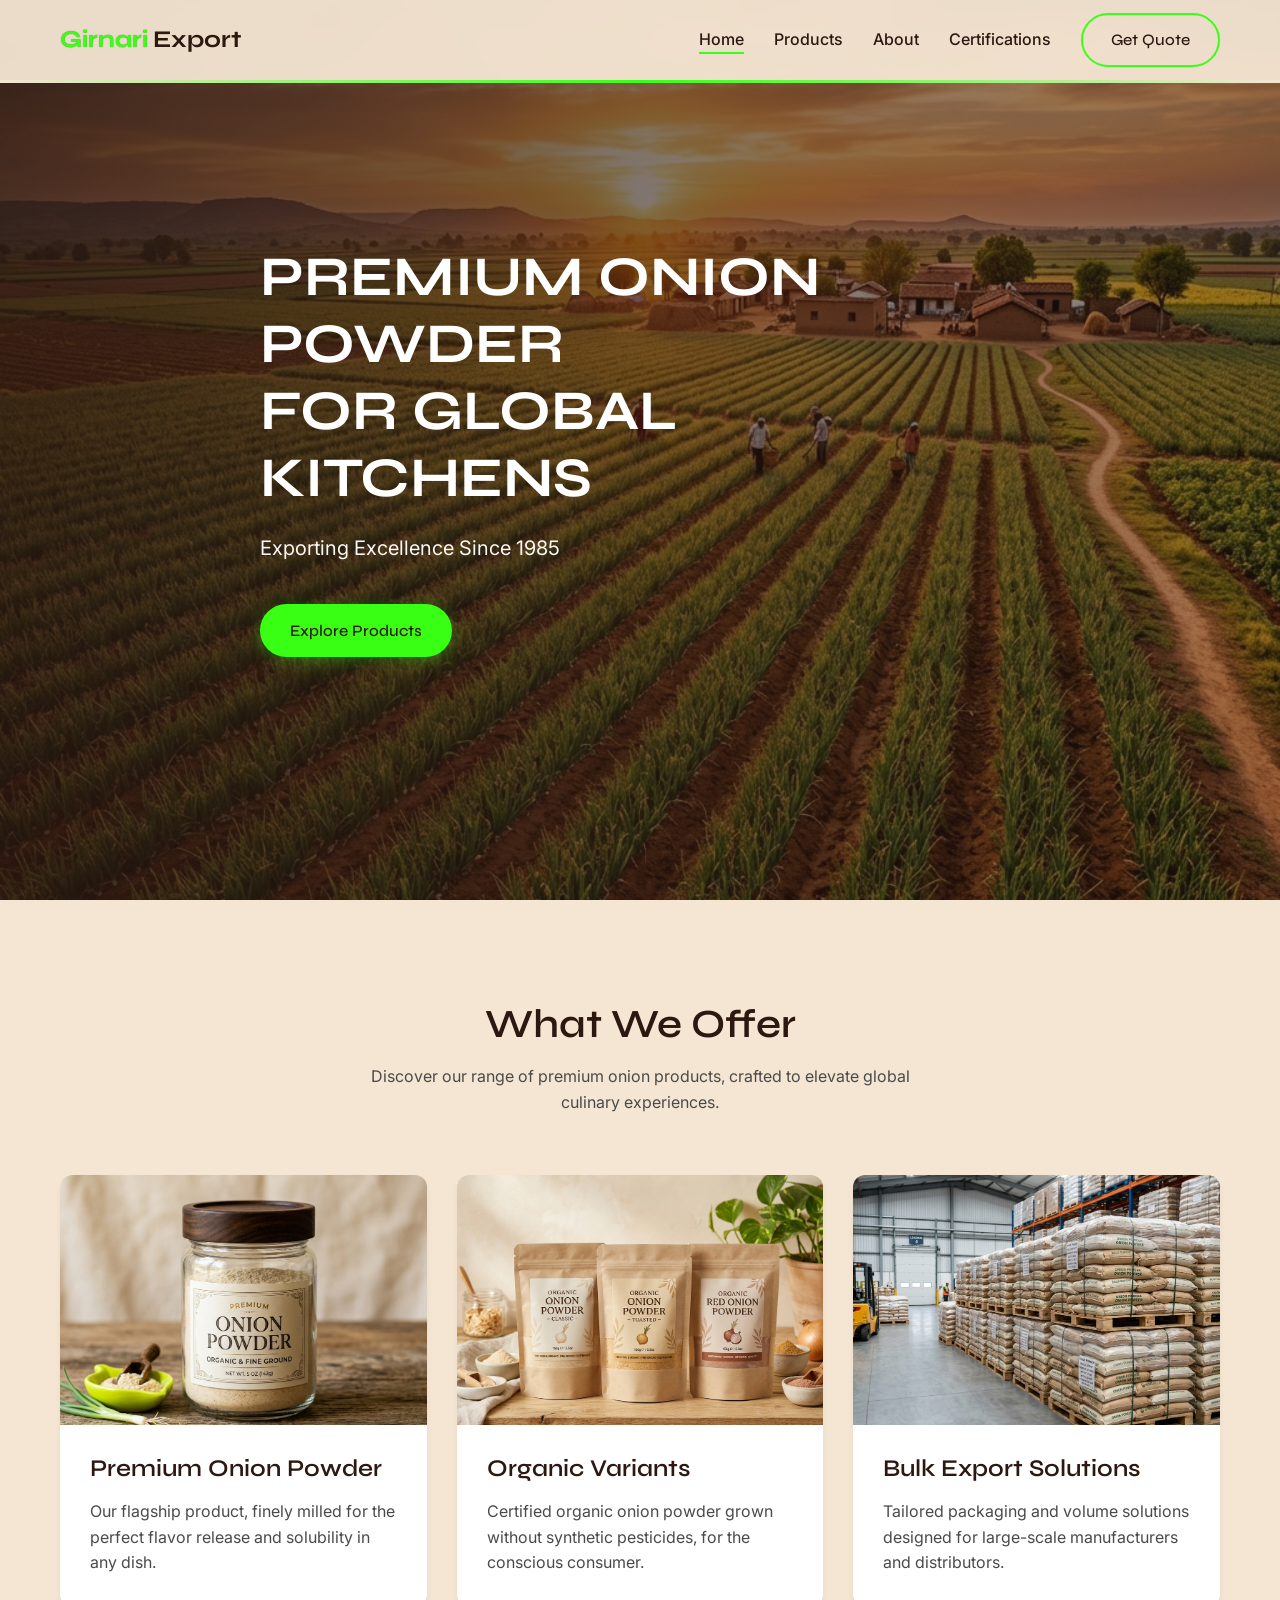
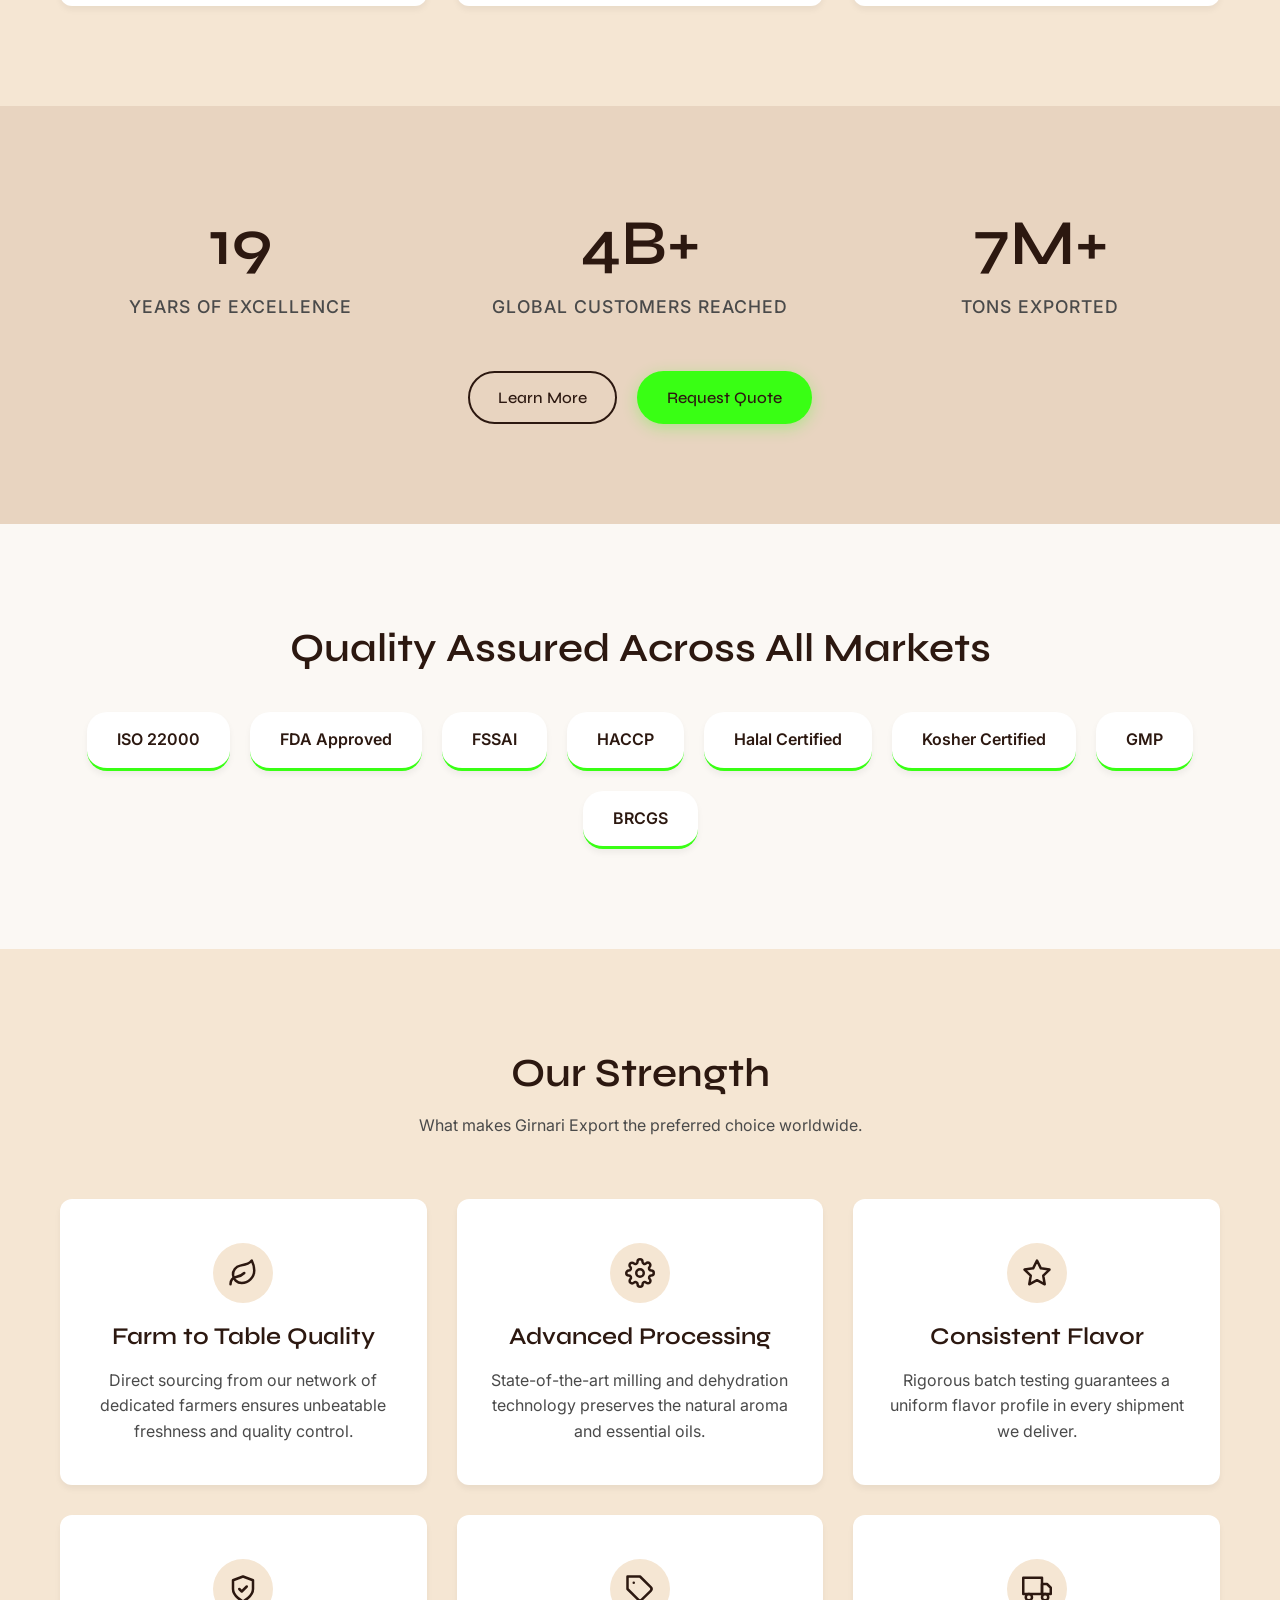
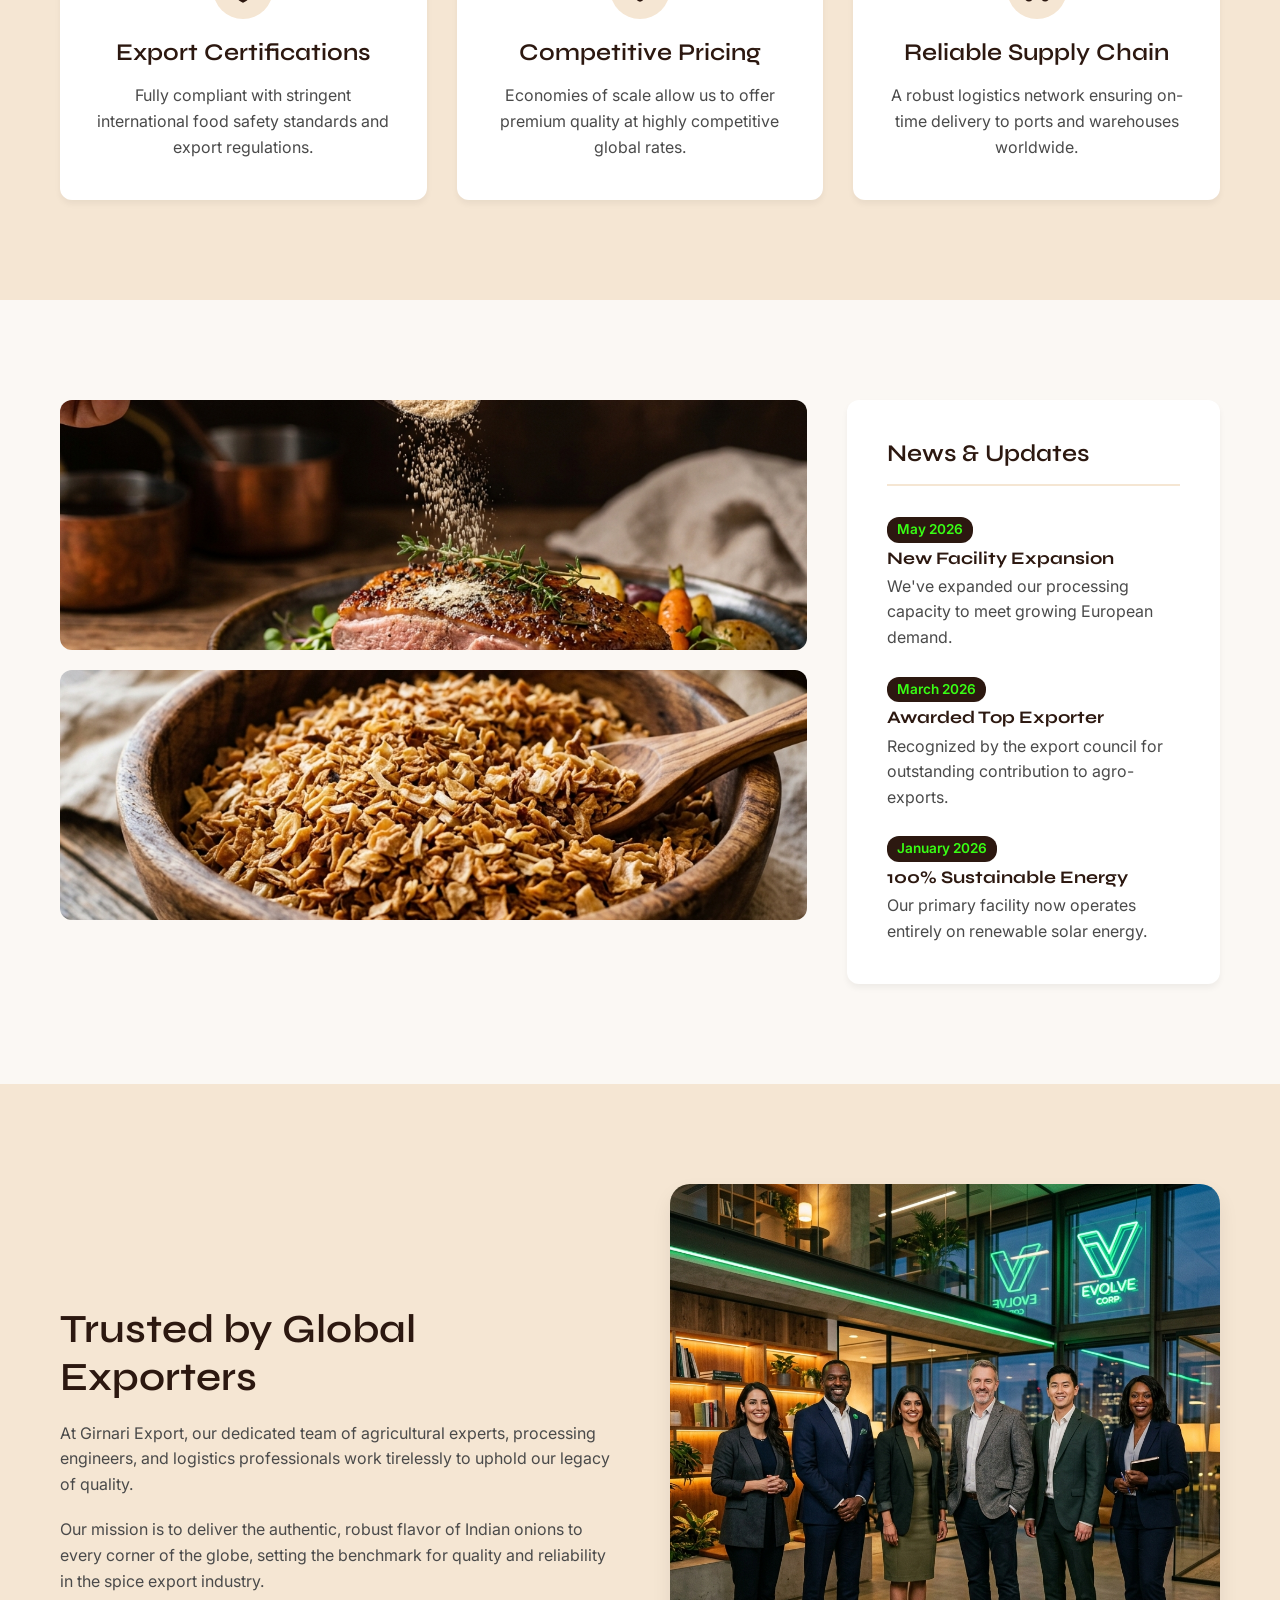
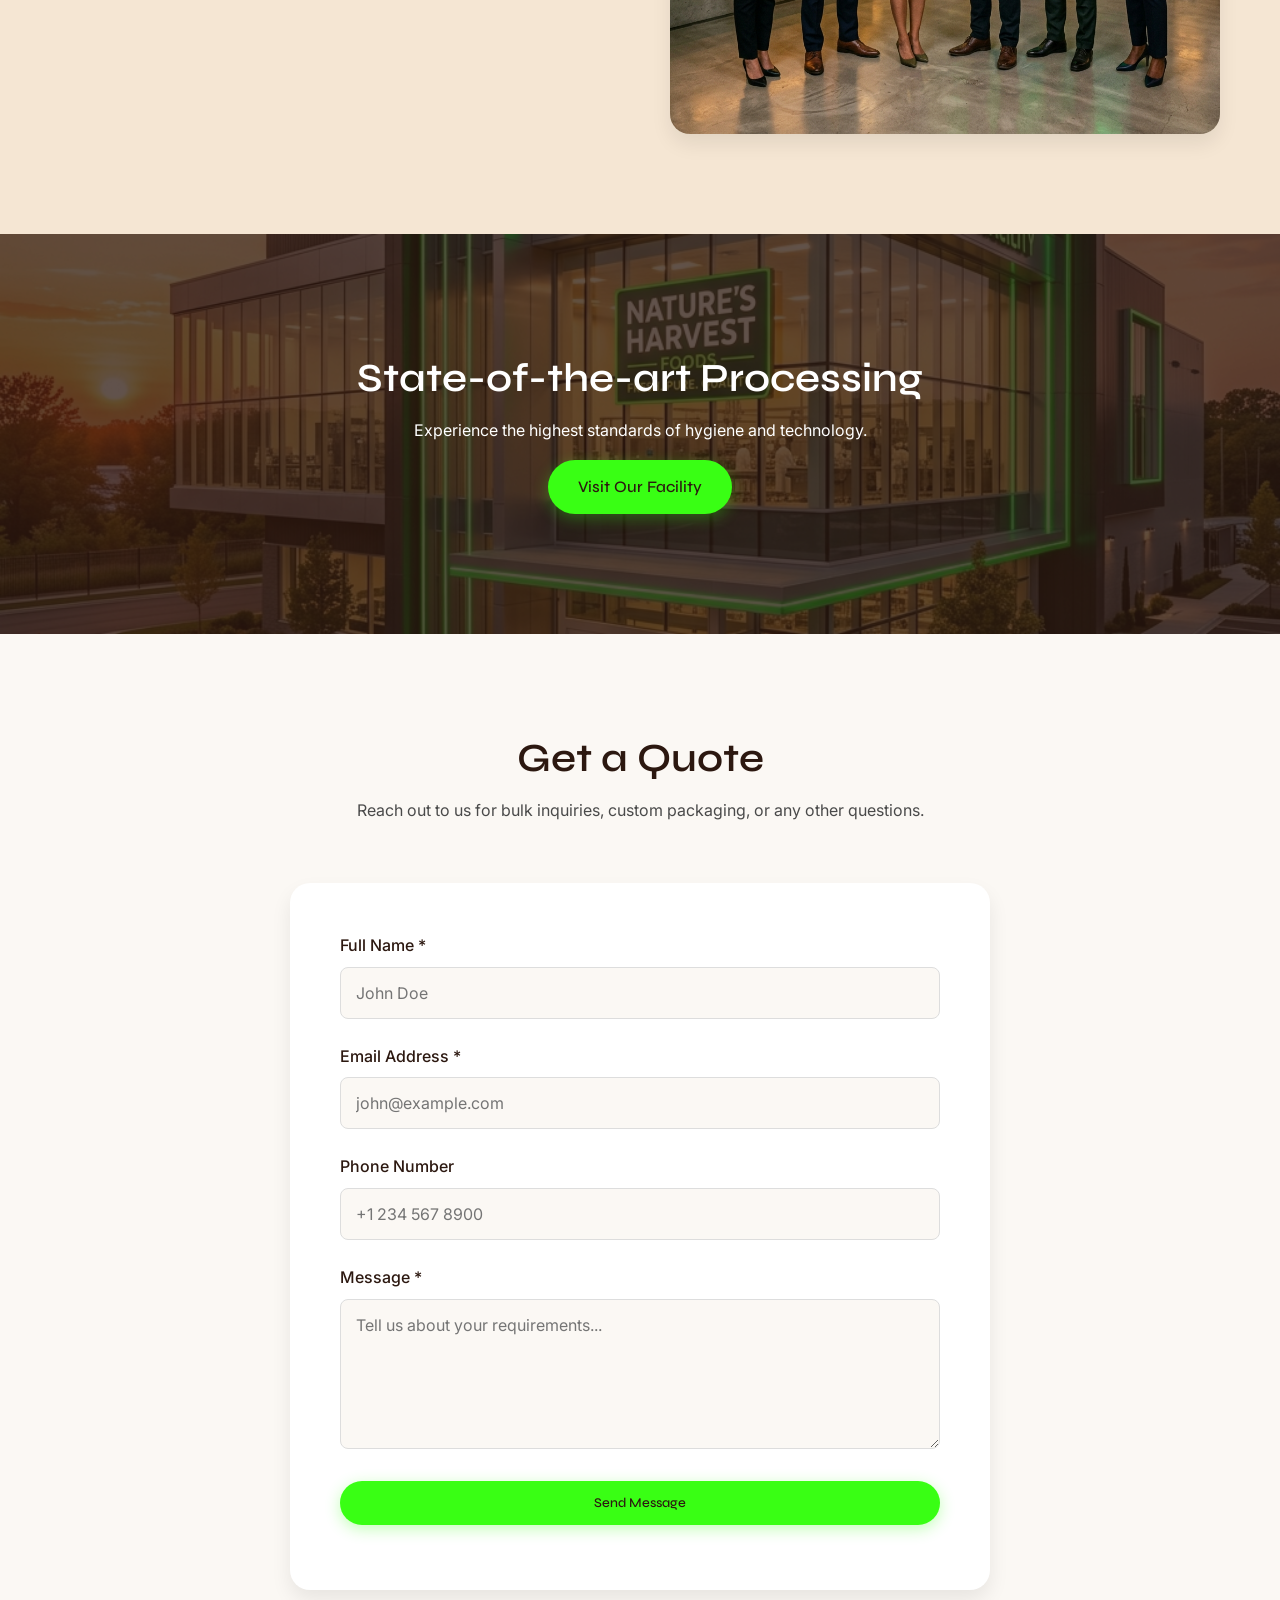
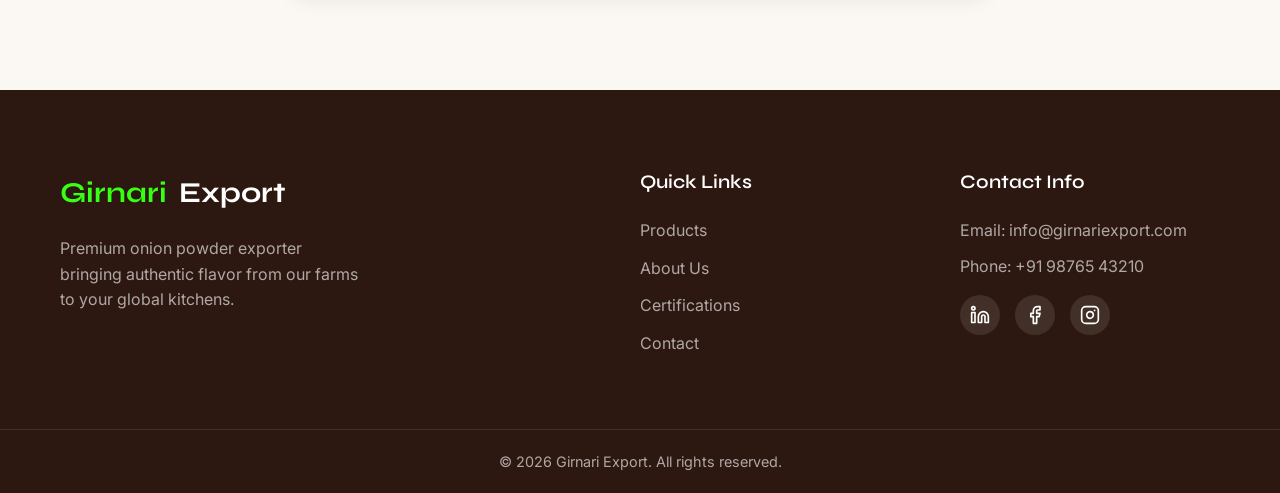
==== index.html @ 7365a977 "Initial commit of Girnari Export static website" ====
<!DOCTYPE html>
<html lang="en">
<head>
    <meta charset="UTF-8">
    <meta name="viewport" content="width=device-width, initial-scale=1.0">
    <title>Girnari Export | Premium Onion Powder Exporter</title>
    <meta name="description" content="Girnari Export - Premium onion powder exporter providing high-quality, organic, and bulk onion powder solutions to global kitchens.">
    <link rel="preconnect" href="https://fonts.googleapis.com">
    <link rel="preconnect" href="https://fonts.gstatic.com" crossorigin>
    <link href="https://fonts.googleapis.com/css2?family=Inter:wght@400;500&family=Syne:wght@500;600;700&display=swap" rel="stylesheet">
    <link rel="stylesheet" href="css/styles.css">
    <link rel="stylesheet" href="css/responsive.css">
</head>
<body>

    <!-- Dynamic inclusion of SVG sprite -->
    <div id="svg-sprite-container"></div>
    <script>
        fetch('assets/icons.svg')
            .then(response => response.text())
            .then(svg => document.getElementById('svg-sprite-container').innerHTML = svg);
    </script>

    <!-- Navigation Bar -->
    <header class="site-header" id="header">
        <div class="container nav-container">
            <a href="#" class="logo">
                <span class="logo-accent">Girnari</span> Export
            </a>
            <nav class="main-nav" id="main-nav">
                <ul class="nav-links">
                    <li><a href="#home">Home</a></li>
                    <li><a href="#products">Products</a></li>
                    <li><a href="#about">About</a></li>
                    <li><a href="#certifications">Certifications</a></li>
                    <li><a href="#contact" class="btn btn-outline">Get Quote</a></li>
                </ul>
            </nav>
            <button class="menu-toggle" id="menu-toggle" aria-label="Toggle Menu">
                <svg><use href="#icon-menu"></use></svg>
            </button>
        </div>
        <div class="header-accent-line"></div>
    </header>

    <!-- Hero Section -->
    <section id="home" class="hero">
        <div class="hero-bg">
            <img src="images/hero.png" alt="Expansive onion field in India" loading="lazy">
        </div>
        <div class="hero-overlay"></div>
        <div class="container hero-content">
            <h1 class="fade-in-up">PREMIUM ONION POWDER<br>FOR GLOBAL KITCHENS</h1>
            <p class="fade-in-up delay-1">Exporting Excellence Since 1985</p>
            <a href="#products" class="btn btn-primary fade-in-up delay-2">Explore Products</a>
        </div>
    </section>

    <!-- What We Offer Section -->
    <section id="products" class="section products-section">
        <div class="container">
            <div class="section-header text-center fade-in-up">
                <h2>What We Offer</h2>
                <p>Discover our range of premium onion products, crafted to elevate global culinary experiences.</p>
            </div>
            <div class="product-grid">
                <!-- Card 1 -->
                <div class="product-card fade-in-up delay-1">
                    <div class="card-image">
                        <img src="images/products/premium.png" alt="Premium Onion Powder" loading="lazy">
                    </div>
                    <div class="card-content">
                        <h3>Premium Onion Powder</h3>
                        <p>Our flagship product, finely milled for the perfect flavor release and solubility in any dish.</p>
                    </div>
                </div>
                <!-- Card 2 -->
                <div class="product-card fade-in-up delay-2">
                    <div class="card-image">
                        <img src="images/products/organic.png" alt="Organic Variants" loading="lazy">
                    </div>
                    <div class="card-content">
                        <h3>Organic Variants</h3>
                        <p>Certified organic onion powder grown without synthetic pesticides, for the conscious consumer.</p>
                    </div>
                </div>
                <!-- Card 3 -->
                <div class="product-card fade-in-up delay-3">
                    <div class="card-image">
                        <img src="images/products/bulk.png" alt="Bulk Export Solutions" loading="lazy">
                    </div>
                    <div class="card-content">
                        <h3>Bulk Export Solutions</h3>
                        <p>Tailored packaging and volume solutions designed for large-scale manufacturers and distributors.</p>
                    </div>
                </div>
            </div>
        </div>
    </section>

    <!-- Stats Section -->
    <section class="section stats-section">
        <div class="container">
            <div class="stats-grid">
                <div class="stat-item fade-in-up delay-1">
                    <h3 class="counter" data-target="39">0</h3>
                    <p>Years of Excellence</p>
                </div>
                <div class="stat-item fade-in-up delay-2">
                    <h3><span class="counter" data-target="7">0</span>B+</h3>
                    <p>Global Customers Reached</p>
                </div>
                <div class="stat-item fade-in-up delay-3">
                    <h3><span class="counter" data-target="14">0</span>M+</h3>
                    <p>Tons Exported</p>
                </div>
            </div>
            <div class="stats-cta fade-in-up delay-4 text-center mt-4">
                <a href="#about" class="btn btn-outline-light">Learn More</a>
                <a href="#contact" class="btn btn-primary">Request Quote</a>
            </div>
        </div>
    </section>

    <!-- Certifications Grid -->
    <section id="certifications" class="section certifications-section bg-light">
        <div class="container text-center">
            <h2 class="fade-in-up">Quality Assured Across All Markets</h2>
            <div class="cert-grid fade-in-up delay-1">
                <div class="cert-badge">ISO 22000</div>
                <div class="cert-badge">FDA Approved</div>
                <div class="cert-badge">FSSAI</div>
                <div class="cert-badge">HACCP</div>
                <div class="cert-badge">Halal Certified</div>
                <div class="cert-badge">Kosher Certified</div>
                <div class="cert-badge">GMP</div>
                <div class="cert-badge">BRCGS</div>
            </div>
        </div>
    </section>

    <!-- Our Strength Section -->
    <section id="about" class="section strengths-section">
        <div class="container">
            <div class="section-header text-center fade-in-up">
                <h2>Our Strength</h2>
                <p>What makes Girnari Export the preferred choice worldwide.</p>
            </div>
            <div class="strengths-grid">
                <div class="strength-card fade-in-up">
                    <div class="icon-wrap"><svg><use href="#icon-leaf"></use></svg></div>
                    <h3>Farm to Table Quality</h3>
                    <p>Direct sourcing from our network of dedicated farmers ensures unbeatable freshness and quality control.</p>
                </div>
                <div class="strength-card fade-in-up delay-1">
                    <div class="icon-wrap"><svg><use href="#icon-cog"></use></svg></div>
                    <h3>Advanced Processing</h3>
                    <p>State-of-the-art milling and dehydration technology preserves the natural aroma and essential oils.</p>
                </div>
                <div class="strength-card fade-in-up delay-2">
                    <div class="icon-wrap"><svg><use href="#icon-star"></use></svg></div>
                    <h3>Consistent Flavor</h3>
                    <p>Rigorous batch testing guarantees a uniform flavor profile in every shipment we deliver.</p>
                </div>
                <div class="strength-card fade-in-up delay-3">
                    <div class="icon-wrap"><svg><use href="#icon-shield"></use></svg></div>
                    <h3>Export Certifications</h3>
                    <p>Fully compliant with stringent international food safety standards and export regulations.</p>
                </div>
                <div class="strength-card fade-in-up delay-4">
                    <div class="icon-wrap"><svg><use href="#icon-price"></use></svg></div>
                    <h3>Competitive Pricing</h3>
                    <p>Economies of scale allow us to offer premium quality at highly competitive global rates.</p>
                </div>
                <div class="strength-card fade-in-up delay-5">
                    <div class="icon-wrap"><svg><use href="#icon-truck"></use></svg></div>
                    <h3>Reliable Supply Chain</h3>
                    <p>A robust logistics network ensuring on-time delivery to ports and warehouses worldwide.</p>
                </div>
            </div>
        </div>
    </section>

    <!-- Gallery + News Section -->
    <section class="section gallery-news-section bg-light">
        <div class="container">
            <div class="gallery-news-grid">
                <div class="gallery-column">
                    <div class="gallery-item fade-in-up">
                        <img src="images/gallery_1.png" alt="Gourmet Dish" loading="lazy">
                        <div class="gallery-overlay">
                            <h4>Culinary Excellence</h4>
                            <p>Enhancing flavors in top restaurants globally.</p>
                        </div>
                    </div>
                    <div class="gallery-item fade-in-up delay-1">
                        <img src="images/gallery_2.png" alt="Dried Onions" loading="lazy">
                        <div class="gallery-overlay">
                            <h4>Raw Perfection</h4>
                            <p>Starting with only the finest ingredients.</p>
                        </div>
                    </div>
                </div>
                <div class="news-column fade-in-up delay-2">
                    <div class="news-box">
                        <h3>News & Updates</h3>
                        <ul class="news-list">
                            <li>
                                <span class="date">May 2026</span>
                                <h4>New Facility Expansion</h4>
                                <p>We've expanded our processing capacity to meet growing European demand.</p>
                            </li>
                            <li>
                                <span class="date">March 2026</span>
                                <h4>Awarded Top Exporter</h4>
                                <p>Recognized by the export council for outstanding contribution to agro-exports.</p>
                            </li>
                            <li>
                                <span class="date">January 2026</span>
                                <h4>100% Sustainable Energy</h4>
                                <p>Our primary facility now operates entirely on renewable solar energy.</p>
                            </li>
                        </ul>
                    </div>
                </div>
            </div>
        </div>
    </section>

    <!-- Team/Company Section -->
    <section class="section team-section">
        <div class="container">
            <div class="team-layout">
                <div class="team-content fade-in-up">
                    <h2>Trusted by Global Exporters</h2>
                    <p>At Girnari Export, our dedicated team of agricultural experts, processing engineers, and logistics professionals work tirelessly to uphold our legacy of quality.</p>
                    <p>Our mission is to deliver the authentic, robust flavor of Indian onions to every corner of the globe, setting the benchmark for quality and reliability in the spice export industry.</p>
                </div>
                <div class="team-image fade-in-up delay-1">
                    <img src="images/team.png" alt="Girnari Export Corporate Team" loading="lazy">
                </div>
            </div>
        </div>
    </section>

    <!-- Showroom/Facility Section -->
    <section class="facility-section">
        <div class="facility-bg">
            <img src="images/facility.png" alt="Modern Processing Facility" loading="lazy">
        </div>
        <div class="facility-overlay"></div>
        <div class="container facility-content fade-in-up">
            <h2>State-of-the-art Processing</h2>
            <p>Experience the highest standards of hygiene and technology.</p>
            <a href="#contact" class="btn btn-primary mt-2">Visit Our Facility</a>
        </div>
    </section>

    <!-- Contact Section -->
    <section id="contact" class="section contact-section bg-light">
        <div class="container">
            <div class="section-header text-center fade-in-up">
                <h2>Get a Quote</h2>
                <p>Reach out to us for bulk inquiries, custom packaging, or any other questions.</p>
            </div>
            <div class="contact-form-wrapper fade-in-up delay-1">
                <form action="https://formspree.io/f/placeholder" method="POST" id="contact-form">
                    <div class="form-group">
                        <label for="name">Full Name *</label>
                        <input type="text" id="name" name="name" required placeholder="John Doe">
                    </div>
                    <div class="form-group">
                        <label for="email">Email Address *</label>
                        <input type="email" id="email" name="email" required placeholder="john@example.com">
                    </div>
                    <div class="form-group">
                        <label for="phone">Phone Number</label>
                        <input type="tel" id="phone" name="phone" placeholder="+1 234 567 8900">
                    </div>
                    <div class="form-group">
                        <label for="message">Message *</label>
                        <textarea id="message" name="message" required placeholder="Tell us about your requirements..."></textarea>
                    </div>
                    <button type="submit" class="btn btn-primary btn-block">Send Message</button>
                    <p class="form-status" id="form-status"></p>
                </form>
            </div>
        </div>
    </section>

    <!-- Footer -->
    <footer class="site-footer">
        <div class="container footer-grid">
            <div class="footer-col brand-col">
                <a href="#" class="footer-logo">
                    <span class="logo-accent">Girnari</span> Export
                </a>
                <p>Premium onion powder exporter bringing authentic flavor from our farms to your global kitchens.</p>
            </div>
            <div class="footer-col links-col">
                <h3>Quick Links</h3>
                <ul>
                    <li><a href="#products">Products</a></li>
                    <li><a href="#about">About Us</a></li>
                    <li><a href="#certifications">Certifications</a></li>
                    <li><a href="#contact">Contact</a></li>
                </ul>
            </div>
            <div class="footer-col contact-col">
                <h3>Contact Info</h3>
                <p>Email: info@girnariexport.com</p>
                <p>Phone: +91 98765 43210</p>
                <div class="social-links mt-2">
                    <a href="#" aria-label="LinkedIn"><svg><use href="#icon-linkedin"></use></svg></a>
                    <a href="#" aria-label="Facebook"><svg><use href="#icon-facebook"></use></svg></a>
                    <a href="#" aria-label="Instagram"><svg><use href="#icon-instagram"></use></svg></a>
                </div>
            </div>
        </div>
        <div class="footer-bottom text-center">
            <p>&copy; 2026 Girnari Export. All rights reserved.</p>
        </div>
    </footer>

    <!-- Scroll to Top Button -->
    <button id="scroll-to-top" aria-label="Scroll to Top" class="scroll-to-top">
        <svg viewBox="0 0 24 24" fill="none" stroke="currentColor" stroke-width="2" stroke-linecap="round" stroke-linejoin="round">
            <path d="M12 19V5M5 12l7-7 7 7"/>
        </svg>
    </button>

    <script src="js/main.js"></script>
</body>
</html>
---- css/styles.css ----
/* ==========================================================================
   CSS Variables
   ========================================================================== */
:root {
    --color-primary-bg: #F5E6D3; /* Cream */
    --color-secondary-bg: #E8D4C0; /* Beige */
    --color-accent: #39FF14; /* Neon Green */
    --color-accent-hover: #2ee610; 
    --color-heading: #2C1810; /* Dark Brown */
    --color-text: #4A4A4A; /* Dark Gray for body */
    --color-white: #ffffff;
    --color-light: #fbf8f4;
    
    --font-heading: 'Syne', sans-serif;
    --font-body: 'Inter', sans-serif;
    
    --transition: all 0.3s ease;
    --shadow-sm: 0 4px 6px rgba(0,0,0,0.05);
    --shadow-md: 0 10px 20px rgba(0,0,0,0.08);
    --shadow-accent: 0 10px 30px rgba(57, 255, 20, 0.2);
    --radius-md: 12px;
    --radius-lg: 20px;
}

/* ==========================================================================
   Base Styles
   ========================================================================== */
* {
    margin: 0;
    padding: 0;
    box-sizing: border-box;
}

html {
    scroll-behavior: smooth;
    font-size: 16px;
}

body {
    font-family: var(--font-body);
    color: var(--color-text);
    background-color: var(--color-primary-bg);
    line-height: 1.6;
    overflow-x: hidden;
}

h1, h2, h3, h4, h5, h6 {
    font-family: var(--font-heading);
    color: var(--color-heading);
    margin-bottom: 1rem;
    line-height: 1.2;
}

h1 { font-size: 3.5rem; font-weight: 700; }
h2 { font-size: 2.5rem; font-weight: 600; }
h3 { font-size: 1.5rem; font-weight: 600; }

a {
    text-decoration: none;
    color: inherit;
    transition: var(--transition);
}

ul {
    list-style: none;
}

img {
    max-width: 100%;
    height: auto;
    display: block;
}

.container {
    width: 100%;
    max-width: 1200px;
    margin: 0 auto;
    padding: 0 20px;
}

.section {
    padding: 100px 0;
}

.bg-light { background-color: var(--color-light); }
.text-center { text-align: center; }
.mt-2 { margin-top: 1rem; }
.mt-4 { margin-top: 2rem; }

/* ==========================================================================
   Buttons
   ========================================================================== */
.btn {
    display: inline-block;
    padding: 12px 28px;
    border-radius: 30px;
    font-weight: 500;
    font-family: var(--font-heading);
    cursor: pointer;
    text-align: center;
    border: 2px solid transparent;
}

.btn-primary {
    background-color: var(--color-accent);
    color: var(--color-heading);
    box-shadow: 0 4px 15px rgba(57, 255, 20, 0.3);
}

.btn-primary:hover {
    background-color: var(--color-accent-hover);
    transform: translateY(-2px);
    box-shadow: var(--shadow-accent);
}

.btn-outline {
    border-color: var(--color-accent);
    color: var(--color-heading);
}

.btn-outline:hover {
    background-color: var(--color-accent);
    color: var(--color-heading);
    box-shadow: 0 4px 15px rgba(57, 255, 20, 0.3);
}

.btn-outline-light {
    border-color: var(--color-heading);
    color: var(--color-heading);
}

.btn-outline-light:hover {
    background-color: var(--color-heading);
    color: var(--color-white);
}

.btn-block {
    display: block;
    width: 100%;
}

/* ==========================================================================
   Header & Navigation
   ========================================================================== */
.site-header {
    position: fixed;
    top: 0;
    left: 0;
    width: 100%;
    background-color: rgba(245, 230, 211, 0.95);
    backdrop-filter: blur(10px);
    z-index: 1000;
    transition: var(--transition);
}

.site-header.scrolled {
    background-color: rgba(255, 255, 255, 0.98);
    box-shadow: var(--shadow-sm);
}

.nav-container {
    display: flex;
    justify-content: space-between;
    align-items: center;
    height: 80px;
}

.logo {
    font-family: var(--font-heading);
    font-size: 1.5rem;
    font-weight: 700;
    color: var(--color-heading);
    display: flex;
    align-items: center;
}

.logo-accent {
    color: var(--color-accent);
    margin-right: 5px;
    text-shadow: 0 0 1px rgba(0,0,0,0.5); /* contrast if needed */
}

.nav-links {
    display: flex;
    align-items: center;
    gap: 30px;
}

.nav-links a:not(.btn) {
    font-weight: 500;
    color: var(--color-heading);
    position: relative;
}

.nav-links a:not(.btn)::after {
    content: '';
    position: absolute;
    bottom: -5px;
    left: 0;
    width: 0;
    height: 2px;
    background-color: var(--color-accent);
    transition: var(--transition);
}

.nav-links a:not(.btn):hover::after,
.nav-links a.active::after {
    width: 100%;
}

.menu-toggle {
    display: none;
    background: none;
    border: none;
    cursor: pointer;
    color: var(--color-heading);
}

.menu-toggle svg {
    width: 24px;
    height: 24px;
}

.header-accent-line {
    height: 3px;
    width: 100%;
    background: linear-gradient(90deg, var(--color-primary-bg) 0%, var(--color-accent) 50%, var(--color-primary-bg) 100%);
}

/* ==========================================================================
   Hero Section
   ========================================================================== */
.hero {
    position: relative;
    height: 100vh;
    min-height: 600px;
    display: flex;
    align-items: center;
    justify-content: center;
    overflow: hidden;
}

.hero-bg {
    position: absolute;
    top: 0;
    left: 0;
    width: 100%;
    height: 100%;
    z-index: 1;
}

.hero-bg img {
    width: 100%;
    height: 100%;
    object-fit: cover;
    object-position: center;
}

.hero-overlay {
    position: absolute;
    top: 0;
    left: 0;
    width: 100%;
    height: 100%;
    background: linear-gradient(to right, rgba(44, 24, 16, 0.8) 0%, rgba(44, 24, 16, 0.4) 100%);
    z-index: 2;
}

.hero-content {
    position: relative;
    z-index: 3;
    text-align: left;
    max-width: 800px;
    margin: 0; /* Left align within container */
}

.hero-content h1 {
    color: var(--color-white);
    margin-bottom: 20px;
}

.hero-content p {
    color: var(--color-light);
    font-size: 1.25rem;
    margin-bottom: 40px;
}

/* ==========================================================================
   Products Section
   ========================================================================== */
.section-header {
    margin-bottom: 60px;
    max-width: 600px;
    margin-left: auto;
    margin-right: auto;
}

.product-grid {
    display: grid;
    grid-template-columns: repeat(3, 1fr);
    gap: 30px;
}

.product-card {
    background: var(--color-white);
    border-radius: var(--radius-md);
    overflow: hidden;
    box-shadow: var(--shadow-sm);
    transition: var(--transition);
    height: 100%;
    display: flex;
    flex-direction: column;
}

.product-card:hover {
    transform: translateY(-10px);
    box-shadow: var(--shadow-accent);
}

.card-image {
    height: 250px;
    overflow: hidden;
}

.card-image img {
    width: 100%;
    height: 100%;
    object-fit: cover;
    transition: transform 0.5s ease;
}

.product-card:hover .card-image img {
    transform: scale(1.05);
}

.card-content {
    padding: 30px;
    flex-grow: 1;
    display: flex;
    flex-direction: column;
}

.card-content h3 {
    margin-bottom: 15px;
}

.card-content p {
    flex-grow: 1;
}

/* ==========================================================================
   Stats Section
   ========================================================================== */
.stats-section {
    background-color: var(--color-secondary-bg);
    position: relative;
}

.stats-grid {
    display: grid;
    grid-template-columns: repeat(3, 1fr);
    gap: 40px;
    text-align: center;
}

.stat-item h3 {
    font-size: 4rem;
    color: var(--color-heading);
    margin-bottom: 10px;
    display: flex;
    justify-content: center;
    align-items: baseline;
}

.stat-item p {
    font-size: 1.1rem;
    font-weight: 500;
    text-transform: uppercase;
    letter-spacing: 1px;
}

.stats-cta {
    display: flex;
    justify-content: center;
    gap: 20px;
    margin-top: 50px;
}

/* ==========================================================================
   Certifications Section
   ========================================================================== */
.cert-grid {
    display: flex;
    flex-wrap: wrap;
    justify-content: center;
    gap: 20px;
    margin-top: 40px;
}

.cert-badge {
    background: var(--color-white);
    padding: 15px 30px;
    border-radius: var(--radius-lg);
    font-weight: 600;
    color: var(--color-heading);
    box-shadow: var(--shadow-sm);
    border-bottom: 3px solid var(--color-accent);
    transition: var(--transition);
}

.cert-badge:hover {
    transform: translateY(-3px);
    box-shadow: var(--shadow-md);
}

/* ==========================================================================
   Strengths Section
   ========================================================================== */
.strengths-grid {
    display: grid;
    grid-template-columns: repeat(3, 1fr);
    gap: 30px;
}

.strength-card {
    background: var(--color-white);
    padding: 40px 30px;
    border-radius: var(--radius-md);
    text-align: center;
    box-shadow: var(--shadow-sm);
    transition: var(--transition);
    border-top: 4px solid transparent;
}

.strength-card:hover {
    border-top-color: var(--color-accent);
    box-shadow: var(--shadow-md);
    transform: translateY(-5px);
}

.strength-card .icon-wrap {
    width: 60px;
    height: 60px;
    margin: 0 auto 20px;
    background: var(--color-primary-bg);
    border-radius: 50%;
    display: flex;
    align-items: center;
    justify-content: center;
    color: var(--color-heading);
}

.strength-card .icon-wrap svg {
    width: 30px;
    height: 30px;
}

/* ==========================================================================
   Gallery & News Section
   ========================================================================== */
.gallery-news-grid {
    display: grid;
    grid-template-columns: 2fr 1fr;
    gap: 40px;
}

.gallery-column {
    display: grid;
    grid-template-rows: repeat(2, 250px);
    gap: 20px;
}

.gallery-item {
    position: relative;
    border-radius: var(--radius-md);
    overflow: hidden;
}

.gallery-item img {
    width: 100%;
    height: 100%;
    object-fit: cover;
    transition: transform 0.6s ease;
}

.gallery-overlay {
    position: absolute;
    bottom: 0;
    left: 0;
    width: 100%;
    padding: 30px;
    background: linear-gradient(to top, rgba(44, 24, 16, 0.9), transparent);
    color: var(--color-white);
    opacity: 0;
    transform: translateY(20px);
    transition: var(--transition);
}

.gallery-overlay h4 {
    color: var(--color-white);
    margin-bottom: 5px;
}

.gallery-item:hover img {
    transform: scale(1.05);
}

.gallery-item:hover .gallery-overlay {
    opacity: 1;
    transform: translateY(0);
}

.news-box {
    background: var(--color-white);
    padding: 40px;
    border-radius: var(--radius-md);
    box-shadow: var(--shadow-sm);
    height: 100%;
}

.news-box h3 {
    margin-bottom: 30px;
    padding-bottom: 15px;
    border-bottom: 2px solid var(--color-primary-bg);
}

.news-list li {
    margin-bottom: 25px;
}

.news-list li:last-child {
    margin-bottom: 0;
}

.news-list .date {
    display: inline-block;
    font-size: 0.85rem;
    font-weight: 600;
    color: var(--color-accent);
    margin-bottom: 5px;
    background: var(--color-heading);
    padding: 2px 10px;
    border-radius: 12px;
}

.news-list h4 {
    font-size: 1.1rem;
    margin-bottom: 5px;
}

/* ==========================================================================
   Team Section
   ========================================================================== */
.team-layout {
    display: grid;
    grid-template-columns: 1fr 1fr;
    gap: 60px;
    align-items: center;
}

.team-content h2 {
    margin-bottom: 20px;
}

.team-content p {
    margin-bottom: 20px;
}

.team-image img {
    border-radius: var(--radius-lg);
    box-shadow: var(--shadow-md);
}

/* ==========================================================================
   Facility Section
   ========================================================================== */
.facility-section {
    position: relative;
    padding: 120px 0;
    text-align: center;
}

.facility-bg {
    position: absolute;
    top: 0;
    left: 0;
    width: 100%;
    height: 100%;
    z-index: 1;
}

.facility-bg img {
    width: 100%;
    height: 100%;
    object-fit: cover;
}

.facility-overlay {
    position: absolute;
    top: 0;
    left: 0;
    width: 100%;
    height: 100%;
    background: rgba(44, 24, 16, 0.75);
    z-index: 2;
}

.facility-content {
    position: relative;
    z-index: 3;
    color: var(--color-white);
}

.facility-content h2 {
    color: var(--color-white);
}

/* ==========================================================================
   Contact Section
   ========================================================================== */
.contact-form-wrapper {
    max-width: 700px;
    margin: 0 auto;
    background: var(--color-white);
    padding: 50px;
    border-radius: var(--radius-lg);
    box-shadow: var(--shadow-md);
}

.form-group {
    margin-bottom: 25px;
}

.form-group label {
    display: block;
    margin-bottom: 8px;
    font-weight: 500;
    color: var(--color-heading);
}

.form-group input,
.form-group textarea {
    width: 100%;
    padding: 15px;
    border: 1px solid #ddd;
    border-radius: 8px;
    font-family: var(--font-body);
    font-size: 1rem;
    transition: var(--transition);
    background-color: var(--color-light);
}

.form-group input:focus,
.form-group textarea:focus {
    outline: none;
    border-color: var(--color-accent);
    box-shadow: 0 0 0 3px rgba(57, 255, 20, 0.1);
}

.form-group textarea {
    height: 150px;
    resize: vertical;
}

.form-status {
    margin-top: 15px;
    text-align: center;
    font-weight: 500;
}

/* ==========================================================================
   Footer
   ========================================================================== */
.site-footer {
    background-color: var(--color-heading);
    color: var(--color-white);
    padding: 80px 0 20px;
}

.footer-grid {
    display: grid;
    grid-template-columns: 2fr 1fr 1fr;
    gap: 60px;
    margin-bottom: 60px;
}

.footer-logo {
    font-family: var(--font-heading);
    font-size: 1.8rem;
    font-weight: 700;
    color: var(--color-white);
    margin-bottom: 20px;
    display: inline-block;
}

.brand-col p {
    color: #b0a8a5;
    max-width: 300px;
}

.footer-col h3 {
    color: var(--color-white);
    margin-bottom: 25px;
    font-size: 1.2rem;
}

.links-col ul li {
    margin-bottom: 12px;
}

.links-col a {
    color: #b0a8a5;
}

.links-col a:hover {
    color: var(--color-accent);
    padding-left: 5px;
}

.contact-col p {
    color: #b0a8a5;
    margin-bottom: 10px;
}

.social-links {
    display: flex;
    gap: 15px;
}

.social-links a {
    display: flex;
    align-items: center;
    justify-content: center;
    width: 40px;
    height: 40px;
    background: rgba(255,255,255,0.1);
    border-radius: 50%;
    color: var(--color-white);
}

.social-links a:hover {
    background: var(--color-accent);
    color: var(--color-heading);
    transform: translateY(-3px);
}

.social-links svg {
    width: 20px;
    height: 20px;
}

.footer-bottom {
    border-top: 1px solid rgba(255,255,255,0.1);
    padding-top: 20px;
    color: #b0a8a5;
    font-size: 0.9rem;
}

/* ==========================================================================
   Animations & Utilities
   ========================================================================== */
.fade-in-up {
    opacity: 0;
    transform: translateY(30px);
    transition: opacity 0.8s ease, transform 0.8s ease;
}

.fade-in-up.visible {
    opacity: 1;
    transform: translateY(0);
}

.delay-1 { transition-delay: 0.1s; }
.delay-2 { transition-delay: 0.2s; }
.delay-3 { transition-delay: 0.3s; }
.delay-4 { transition-delay: 0.4s; }
.delay-5 { transition-delay: 0.5s; }

.scroll-to-top {
    position: fixed;
    bottom: 30px;
    right: 30px;
    width: 50px;
    height: 50px;
    background-color: var(--color-heading);
    color: var(--color-white);
    border: none;
    border-radius: 50%;
    cursor: pointer;
    display: flex;
    align-items: center;
    justify-content: center;
    opacity: 0;
    visibility: hidden;
    transition: var(--transition);
    z-index: 99;
    box-shadow: var(--shadow-md);
}

.scroll-to-top.visible {
    opacity: 1;
    visibility: visible;
}

.scroll-to-top:hover {
    background-color: var(--color-accent);
    color: var(--color-heading);
    transform: translateY(-5px);
}

.scroll-to-top svg {
    width: 24px;
    height: 24px;
}
---- css/responsive.css ----
/* ==========================================================================
   Responsive CSS
   ========================================================================== */

/* Desktop / Laptop - Adjustments (max-width: 1024px) */
@media screen and (max-width: 1024px) {
    .product-grid {
        gap: 20px;
    }

    .strengths-grid {
        grid-template-columns: repeat(2, 1fr);
    }
    
    .stats-grid {
        gap: 20px;
    }
    
    .gallery-news-grid {
        grid-template-columns: 1fr;
    }
    
    .gallery-column {
        grid-template-columns: repeat(2, 1fr);
        grid-template-rows: 250px;
    }
}

/* Tablet (max-width: 768px) */
@media screen and (max-width: 768px) {
    h1 { font-size: 2.8rem; }
    h2 { font-size: 2.2rem; }
    
    .section {
        padding: 80px 0;
    }

    /* Header */
    .menu-toggle {
        display: block;
        z-index: 1001;
    }

    .nav-links {
        position: fixed;
        top: 0;
        right: -100%;
        width: 80%;
        max-width: 400px;
        height: 100vh;
        background-color: var(--color-white);
        flex-direction: column;
        justify-content: center;
        padding: 40px;
        transition: right 0.4s ease;
        box-shadow: -5px 0 15px rgba(0,0,0,0.1);
        z-index: 1000;
    }

    .nav-links.active {
        right: 0;
    }

    /* Grids */
    .product-grid,
    .team-layout,
    .footer-grid {
        grid-template-columns: 1fr;
    }

    .stats-grid {
        grid-template-columns: 1fr;
        gap: 40px;
    }
    
    .gallery-column {
        grid-template-columns: 1fr;
        grid-template-rows: repeat(2, 250px);
    }

    .contact-form-wrapper {
        padding: 30px 20px;
    }

    .stats-cta {
        flex-direction: column;
        align-items: center;
    }

    .stats-cta .btn {
        width: 100%;
        max-width: 300px;
    }
}

/* Mobile (max-width: 480px) */
@media screen and (max-width: 480px) {
    h1 { font-size: 2.2rem; }
    
    .section {
        padding: 60px 0;
    }

    .strengths-grid {
        grid-template-columns: 1fr;
    }

    .cert-badge {
        width: 100%;
    }
}
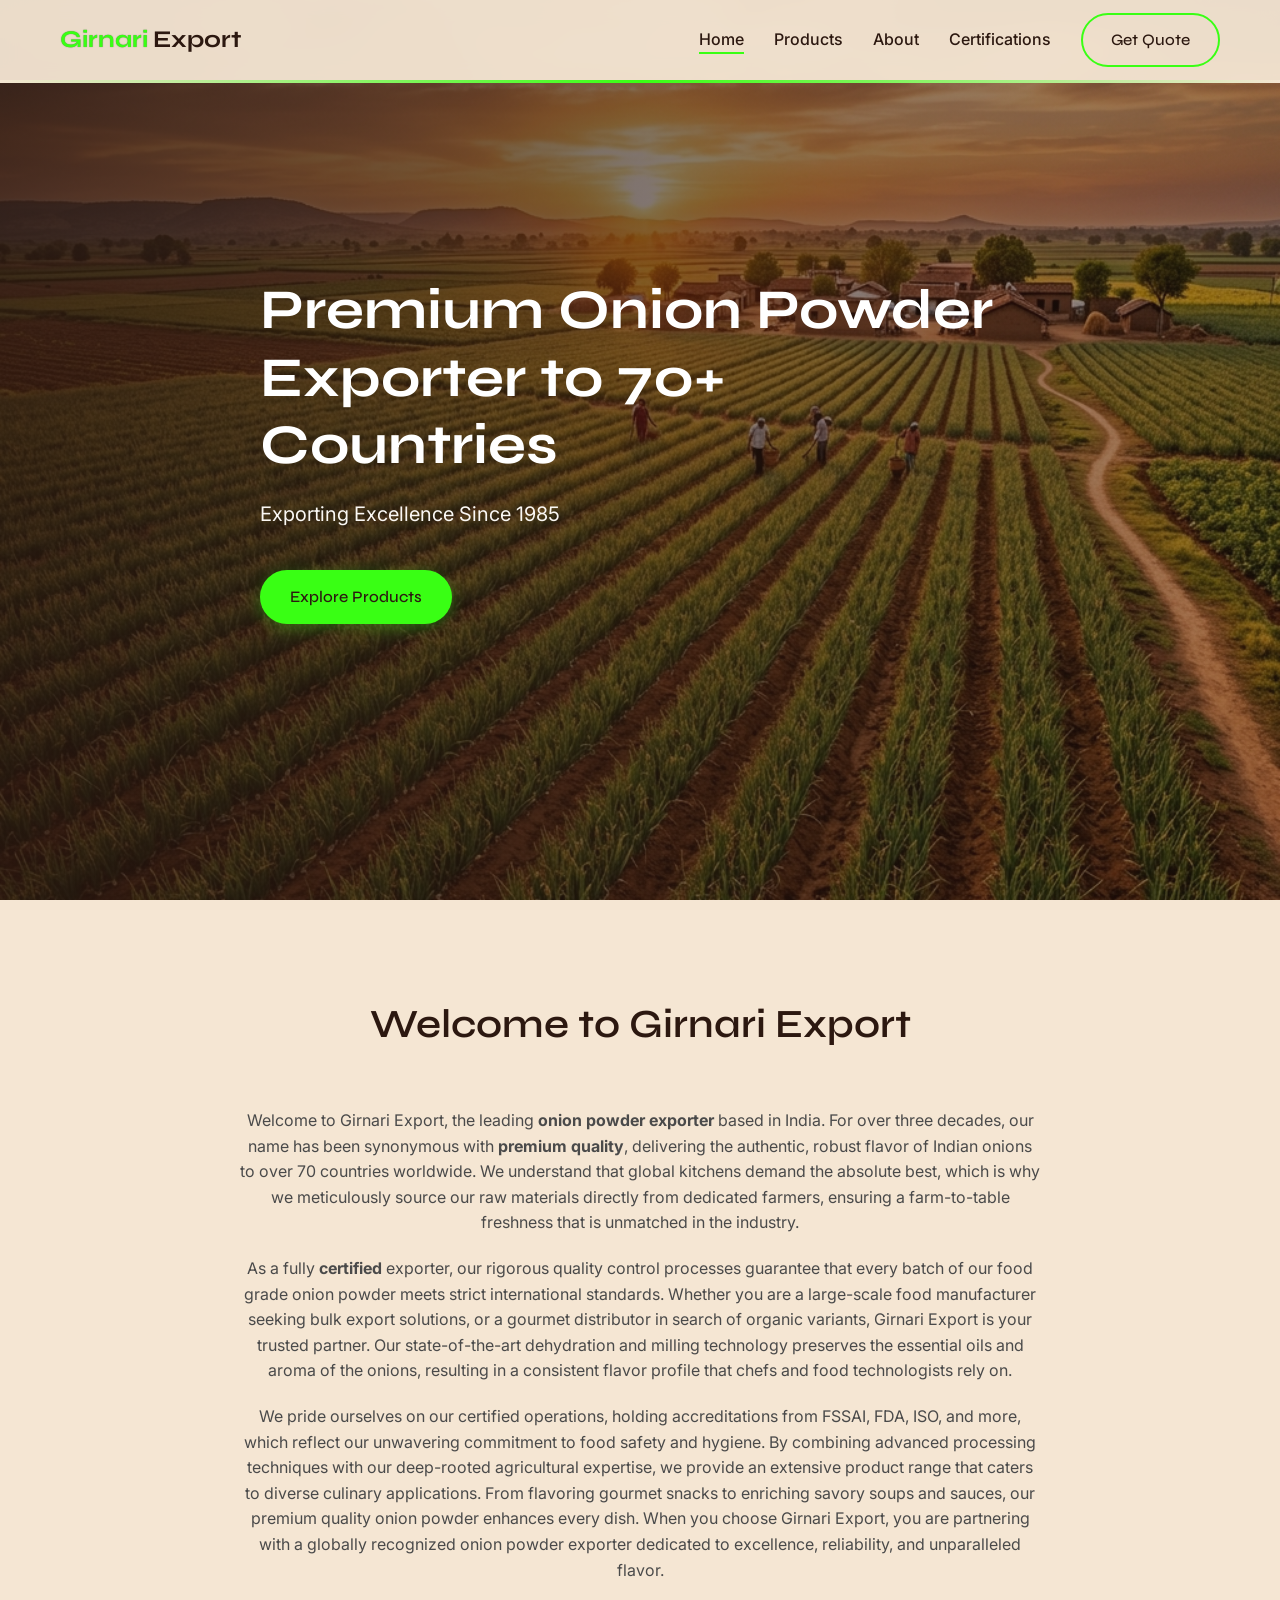
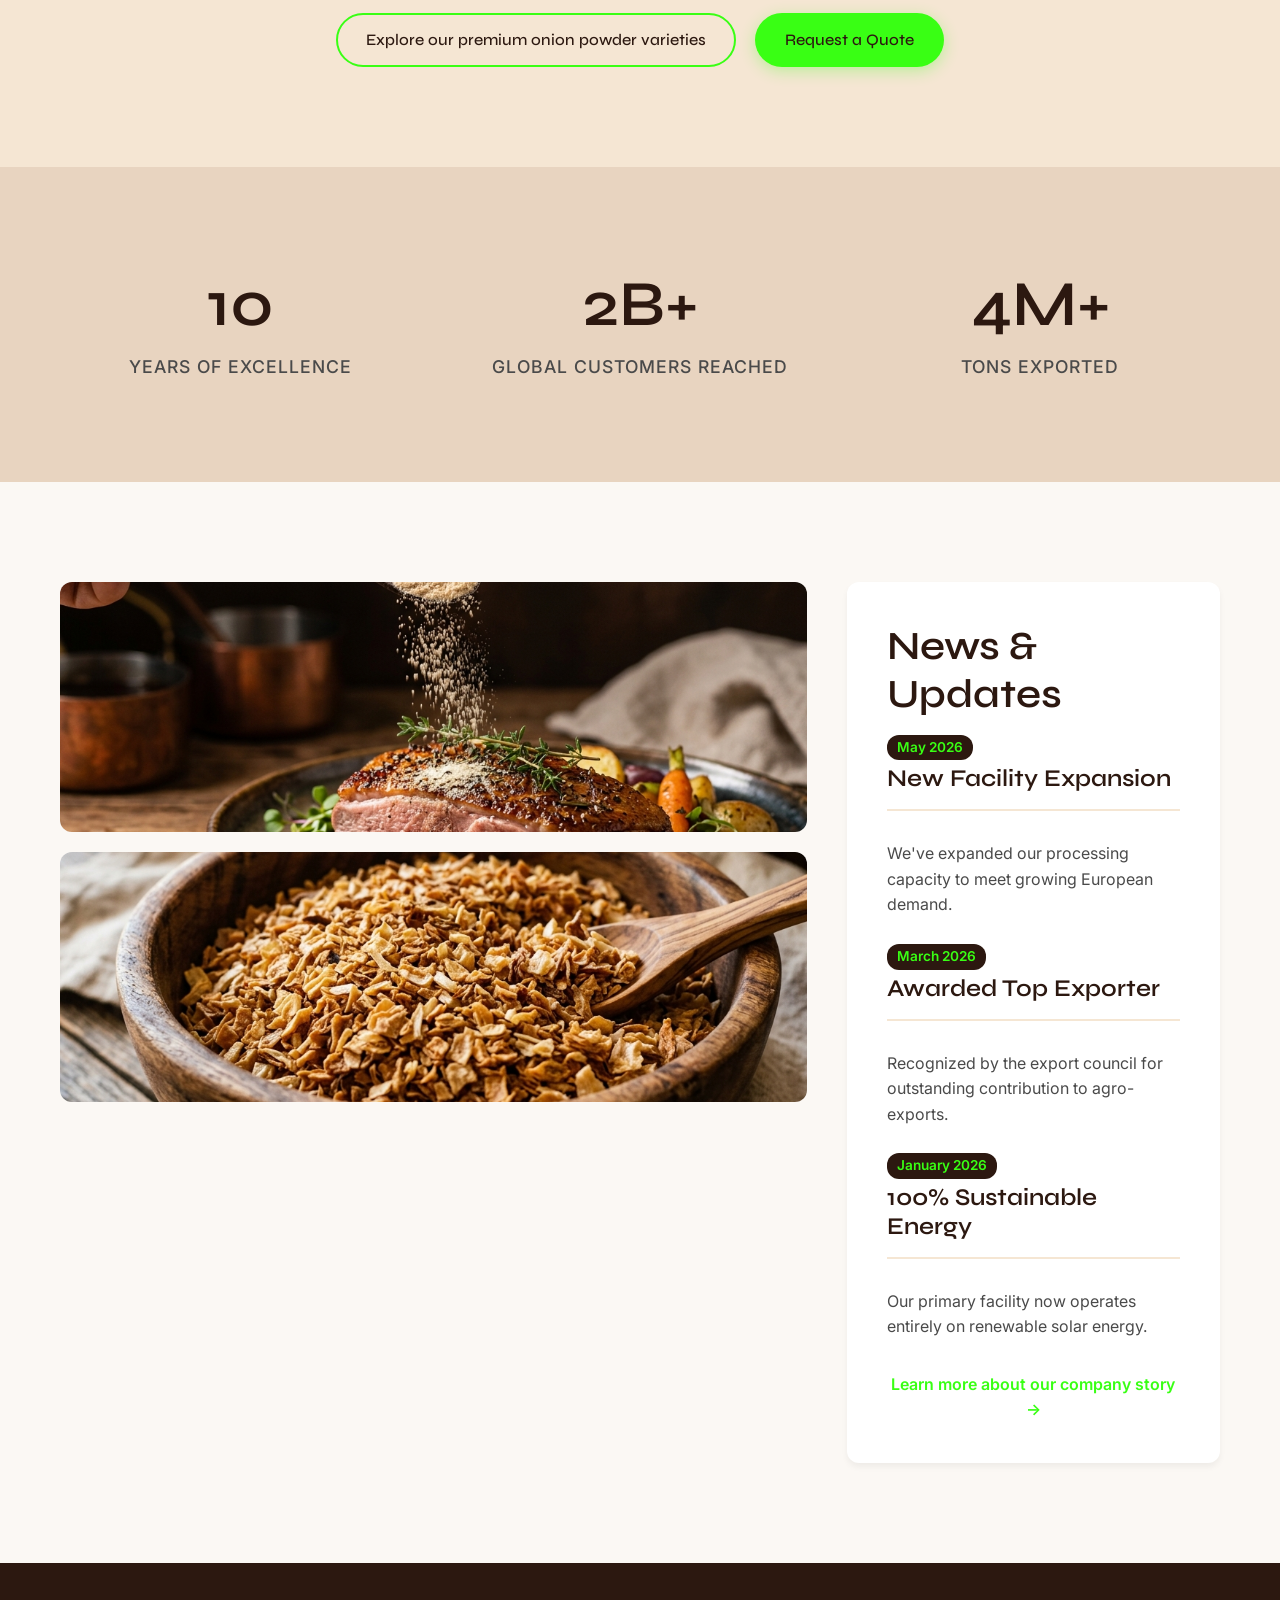
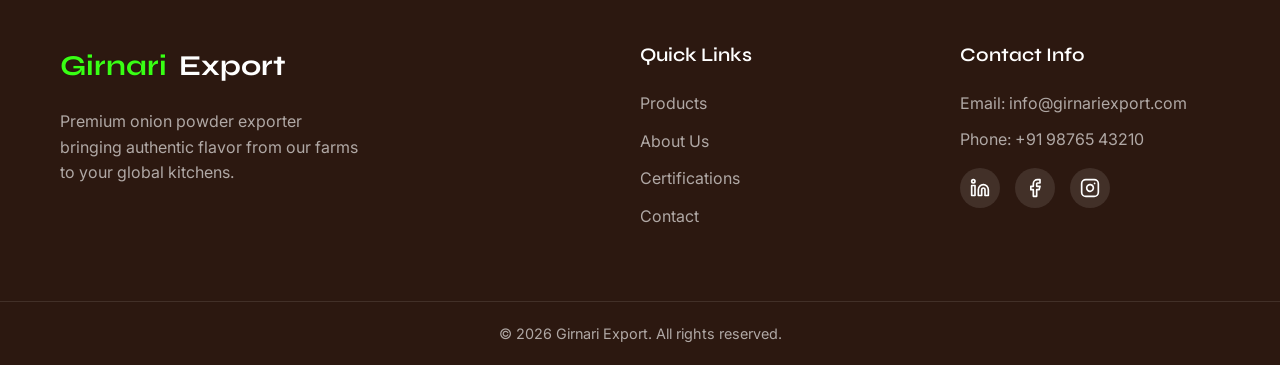
==== commit 2904888c: "Implement complete SEO and multi-page architecture" ====
--- a/index.html
+++ b/index.html
@@ -4,7 +4,63 @@
     <meta charset="UTF-8">
     <meta name="viewport" content="width=device-width, initial-scale=1.0">
     <title>Girnari Export | Premium Onion Powder Exporter</title>
-    <meta name="description" content="Girnari Export - Premium onion powder exporter providing high-quality, organic, and bulk onion powder solutions to global kitchens.">
+    
+    <!-- SEO Meta Tags -->
+    <meta name="description" content="Girnari Export is a premium onion powder exporter delivering high-quality, certified, and food grade onion powder to global kitchens in over 70 countries.">
+    <meta name="keywords" content="onion powder exporter, premium quality, certified, bulk onion powder, India exporter, food grade">
+    <link rel="canonical" href="https://girnari-export.com/index.html">
+    
+    <!-- Open Graph Tags -->
+    <meta property="og:title" content="Girnari Export | Premium Onion Powder Exporter">
+    <meta property="og:description" content="Girnari Export is a premium onion powder exporter delivering high-quality, certified, and food grade onion powder to global kitchens in over 70 countries.">
+    <meta property="og:image" content="https://girnari-export.com/images/hero.png">
+    <meta property="og:url" content="https://girnari-export.com/index.html">
+    <meta property="og:type" content="website">
+    
+    <!-- Google Search Console Verification -->
+    <meta name="google-site-verification" content="PLACEHOLDER_GSC_VERIFICATION_CODE">
+
+    <!-- JSON-LD Structured Data: Organization & Breadcrumb -->
+    <script type="application/ld+json">
+    {
+      "@context": "https://schema.org",
+      "@type": "Organization",
+      "name": "Girnari Export",
+      "url": "https://girnari-export.com",
+      "logo": "https://girnari-export.com/images/hero.png",
+      "description": "Premium onion powder exporter delivering high-quality, certified onion powder globally.",
+      "contactPoint": {
+        "@type": "ContactPoint",
+        "telephone": "+91-98765-43210",
+        "contactType": "customer service",
+        "email": "info@girnariexport.com",
+        "availableLanguage": ["English", "Hindi"]
+      }
+    }
+    </script>
+    <script type="application/ld+json">
+    {
+      "@context": "https://schema.org",
+      "@type": "BreadcrumbList",
+      "itemListElement": [{
+        "@type": "ListItem",
+        "position": 1,
+        "name": "Home",
+        "item": "https://girnari-export.com/index.html"
+      }]
+    }
+    </script>
+
+    <!-- GA4 Tracking -->
+    <script async src="https://www.googletagmanager.com/gtag/js?id=G-XXXXXXXXXX"></script>
+    <script>
+      window.dataLayer = window.dataLayer || [];
+      function gtag(){dataLayer.push(arguments);}
+      gtag('js', new Date());
+      gtag('config', 'G-XXXXXXXXXX');
+    </script>
+
+    <!-- Styles and Fonts -->
     <link rel="preconnect" href="https://fonts.googleapis.com">
     <link rel="preconnect" href="https://fonts.gstatic.com" crossorigin>
     <link href="https://fonts.googleapis.com/css2?family=Inter:wght@400;500&family=Syne:wght@500;600;700&display=swap" rel="stylesheet">
@@ -24,76 +80,51 @@
     <!-- Navigation Bar -->
     <header class="site-header" id="header">
         <div class="container nav-container">
-            <a href="#" class="logo">
+            <a href="index.html" class="logo">
                 <span class="logo-accent">Girnari</span> Export
             </a>
             <nav class="main-nav" id="main-nav">
                 <ul class="nav-links">
-                    <li><a href="#home">Home</a></li>
-                    <li><a href="#products">Products</a></li>
-                    <li><a href="#about">About</a></li>
-                    <li><a href="#certifications">Certifications</a></li>
-                    <li><a href="#contact" class="btn btn-outline">Get Quote</a></li>
+                    <li><a href="index.html">Home</a></li>
+                    <li><a href="products.html">Products</a></li>
+                    <li><a href="about.html">About</a></li>
+                    <li><a href="certifications.html">Certifications</a></li>
+                    <li><a href="contact.html" class="btn btn-outline">Get Quote</a></li>
                 </ul>
             </nav>
             <button class="menu-toggle" id="menu-toggle" aria-label="Toggle Menu">
-                <svg><use href="#icon-menu"></use></svg>
+                <svg width="24" height="24"><use href="#icon-menu"></use></svg>
             </button>
         </div>
         <div class="header-accent-line"></div>
     </header>
 
     <!-- Hero Section -->
-    <section id="home" class="hero">
+    <section class="hero">
         <div class="hero-bg">
-            <img src="images/hero.png" alt="Expansive onion field in India" loading="lazy">
+            <img src="images/hero.png" alt="Expansive cinematic onion farm field at sunset in India, representing our premium sourcing" loading="lazy" width="1920" height="1080">
         </div>
         <div class="hero-overlay"></div>
         <div class="container hero-content">
-            <h1 class="fade-in-up">PREMIUM ONION POWDER<br>FOR GLOBAL KITCHENS</h1>
+            <h1 class="fade-in-up">Premium Onion Powder Exporter to 70+ Countries</h1>
             <p class="fade-in-up delay-1">Exporting Excellence Since 1985</p>
-            <a href="#products" class="btn btn-primary fade-in-up delay-2">Explore Products</a>
-        </div>
-    </section>
-
-    <!-- What We Offer Section -->
-    <section id="products" class="section products-section">
+            <a href="products.html" class="btn btn-primary fade-in-up delay-2">Explore Products</a>
+        </div>
+    </section>
+
+    <!-- Introduction Section -->
+    <section class="section">
         <div class="container">
             <div class="section-header text-center fade-in-up">
-                <h2>What We Offer</h2>
-                <p>Discover our range of premium onion products, crafted to elevate global culinary experiences.</p>
-            </div>
-            <div class="product-grid">
-                <!-- Card 1 -->
-                <div class="product-card fade-in-up delay-1">
-                    <div class="card-image">
-                        <img src="images/products/premium.png" alt="Premium Onion Powder" loading="lazy">
-                    </div>
-                    <div class="card-content">
-                        <h3>Premium Onion Powder</h3>
-                        <p>Our flagship product, finely milled for the perfect flavor release and solubility in any dish.</p>
-                    </div>
-                </div>
-                <!-- Card 2 -->
-                <div class="product-card fade-in-up delay-2">
-                    <div class="card-image">
-                        <img src="images/products/organic.png" alt="Organic Variants" loading="lazy">
-                    </div>
-                    <div class="card-content">
-                        <h3>Organic Variants</h3>
-                        <p>Certified organic onion powder grown without synthetic pesticides, for the conscious consumer.</p>
-                    </div>
-                </div>
-                <!-- Card 3 -->
-                <div class="product-card fade-in-up delay-3">
-                    <div class="card-image">
-                        <img src="images/products/bulk.png" alt="Bulk Export Solutions" loading="lazy">
-                    </div>
-                    <div class="card-content">
-                        <h3>Bulk Export Solutions</h3>
-                        <p>Tailored packaging and volume solutions designed for large-scale manufacturers and distributors.</p>
-                    </div>
-                </div>
+                <h2>Welcome to Girnari Export</h2>
+            </div>
+            <div class="text-center fade-in-up delay-1" style="max-width: 800px; margin: 0 auto;">
+                <p style="margin-bottom: 20px;">Welcome to Girnari Export, the leading <strong>onion powder exporter</strong> based in India. For over three decades, our name has been synonymous with <strong>premium quality</strong>, delivering the authentic, robust flavor of Indian onions to over 70 countries worldwide. We understand that global kitchens demand the absolute best, which is why we meticulously source our raw materials directly from dedicated farmers, ensuring a farm-to-table freshness that is unmatched in the industry.</p>
+                <p style="margin-bottom: 20px;">As a fully <strong>certified</strong> exporter, our rigorous quality control processes guarantee that every batch of our food grade onion powder meets strict international standards. Whether you are a large-scale food manufacturer seeking bulk export solutions, or a gourmet distributor in search of organic variants, Girnari Export is your trusted partner. Our state-of-the-art dehydration and milling technology preserves the essential oils and aroma of the onions, resulting in a consistent flavor profile that chefs and food technologists rely on.</p>
+                <p style="margin-bottom: 30px;">We pride ourselves on our certified operations, holding accreditations from FSSAI, FDA, ISO, and more, which reflect our unwavering commitment to food safety and hygiene. By combining advanced processing techniques with our deep-rooted agricultural expertise, we provide an extensive product range that caters to diverse culinary applications. From flavoring gourmet snacks to enriching savory soups and sauces, our premium quality onion powder enhances every dish. When you choose Girnari Export, you are partnering with a globally recognized onion powder exporter dedicated to excellence, reliability, and unparalleled flavor.</p>
+                
+                <a href="products.html" class="btn btn-outline" style="margin-right: 15px;">Explore our premium onion powder varieties</a>
+                <a href="contact.html" class="btn btn-primary">Request a Quote</a>
             </div>
         </div>
     </section>
@@ -103,79 +134,22 @@
         <div class="container">
             <div class="stats-grid">
                 <div class="stat-item fade-in-up delay-1">
-                    <h3 class="counter" data-target="39">0</h3>
+                    <div class="counter-wrap" style="display:flex; justify-content:center; align-items:baseline;">
+                        <h2 class="counter" data-target="39" style="font-size:4rem; margin-bottom:10px;">0</h2>
+                    </div>
                     <p>Years of Excellence</p>
                 </div>
                 <div class="stat-item fade-in-up delay-2">
-                    <h3><span class="counter" data-target="7">0</span>B+</h3>
+                    <div class="counter-wrap" style="display:flex; justify-content:center; align-items:baseline;">
+                        <h2 style="font-size:4rem; margin-bottom:10px;"><span class="counter" data-target="7">0</span>B+</h2>
+                    </div>
                     <p>Global Customers Reached</p>
                 </div>
                 <div class="stat-item fade-in-up delay-3">
-                    <h3><span class="counter" data-target="14">0</span>M+</h3>
+                    <div class="counter-wrap" style="display:flex; justify-content:center; align-items:baseline;">
+                        <h2 style="font-size:4rem; margin-bottom:10px;"><span class="counter" data-target="14">0</span>M+</h2>
+                    </div>
                     <p>Tons Exported</p>
-                </div>
-            </div>
-            <div class="stats-cta fade-in-up delay-4 text-center mt-4">
-                <a href="#about" class="btn btn-outline-light">Learn More</a>
-                <a href="#contact" class="btn btn-primary">Request Quote</a>
-            </div>
-        </div>
-    </section>
-
-    <!-- Certifications Grid -->
-    <section id="certifications" class="section certifications-section bg-light">
-        <div class="container text-center">
-            <h2 class="fade-in-up">Quality Assured Across All Markets</h2>
-            <div class="cert-grid fade-in-up delay-1">
-                <div class="cert-badge">ISO 22000</div>
-                <div class="cert-badge">FDA Approved</div>
-                <div class="cert-badge">FSSAI</div>
-                <div class="cert-badge">HACCP</div>
-                <div class="cert-badge">Halal Certified</div>
-                <div class="cert-badge">Kosher Certified</div>
-                <div class="cert-badge">GMP</div>
-                <div class="cert-badge">BRCGS</div>
-            </div>
-        </div>
-    </section>
-
-    <!-- Our Strength Section -->
-    <section id="about" class="section strengths-section">
-        <div class="container">
-            <div class="section-header text-center fade-in-up">
-                <h2>Our Strength</h2>
-                <p>What makes Girnari Export the preferred choice worldwide.</p>
-            </div>
-            <div class="strengths-grid">
-                <div class="strength-card fade-in-up">
-                    <div class="icon-wrap"><svg><use href="#icon-leaf"></use></svg></div>
-                    <h3>Farm to Table Quality</h3>
-                    <p>Direct sourcing from our network of dedicated farmers ensures unbeatable freshness and quality control.</p>
-                </div>
-                <div class="strength-card fade-in-up delay-1">
-                    <div class="icon-wrap"><svg><use href="#icon-cog"></use></svg></div>
-                    <h3>Advanced Processing</h3>
-                    <p>State-of-the-art milling and dehydration technology preserves the natural aroma and essential oils.</p>
-                </div>
-                <div class="strength-card fade-in-up delay-2">
-                    <div class="icon-wrap"><svg><use href="#icon-star"></use></svg></div>
-                    <h3>Consistent Flavor</h3>
-                    <p>Rigorous batch testing guarantees a uniform flavor profile in every shipment we deliver.</p>
-                </div>
-                <div class="strength-card fade-in-up delay-3">
-                    <div class="icon-wrap"><svg><use href="#icon-shield"></use></svg></div>
-                    <h3>Export Certifications</h3>
-                    <p>Fully compliant with stringent international food safety standards and export regulations.</p>
-                </div>
-                <div class="strength-card fade-in-up delay-4">
-                    <div class="icon-wrap"><svg><use href="#icon-price"></use></svg></div>
-                    <h3>Competitive Pricing</h3>
-                    <p>Economies of scale allow us to offer premium quality at highly competitive global rates.</p>
-                </div>
-                <div class="strength-card fade-in-up delay-5">
-                    <div class="icon-wrap"><svg><use href="#icon-truck"></use></svg></div>
-                    <h3>Reliable Supply Chain</h3>
-                    <p>A robust logistics network ensuring on-time delivery to ports and warehouses worldwide.</p>
                 </div>
             </div>
         </div>
@@ -187,103 +161,45 @@
             <div class="gallery-news-grid">
                 <div class="gallery-column">
                     <div class="gallery-item fade-in-up">
-                        <img src="images/gallery_1.png" alt="Gourmet Dish" loading="lazy">
+                        <img src="images/gallery_1.png" alt="Gourmet dish seasoned with premium quality onion powder" loading="lazy" width="800" height="500">
                         <div class="gallery-overlay">
-                            <h4>Culinary Excellence</h4>
+                            <h3>Culinary Excellence</h3>
                             <p>Enhancing flavors in top restaurants globally.</p>
                         </div>
                     </div>
                     <div class="gallery-item fade-in-up delay-1">
-                        <img src="images/gallery_2.png" alt="Dried Onions" loading="lazy">
+                        <img src="images/gallery_2.png" alt="High quality chopped dried onions in a wooden bowl for export" loading="lazy" width="800" height="500">
                         <div class="gallery-overlay">
-                            <h4>Raw Perfection</h4>
+                            <h3>Raw Perfection</h3>
                             <p>Starting with only the finest ingredients.</p>
                         </div>
                     </div>
                 </div>
                 <div class="news-column fade-in-up delay-2">
                     <div class="news-box">
-                        <h3>News & Updates</h3>
+                        <h2>News & Updates</h2>
                         <ul class="news-list">
                             <li>
                                 <span class="date">May 2026</span>
-                                <h4>New Facility Expansion</h4>
+                                <h3>New Facility Expansion</h3>
                                 <p>We've expanded our processing capacity to meet growing European demand.</p>
                             </li>
                             <li>
                                 <span class="date">March 2026</span>
-                                <h4>Awarded Top Exporter</h4>
+                                <h3>Awarded Top Exporter</h3>
                                 <p>Recognized by the export council for outstanding contribution to agro-exports.</p>
                             </li>
                             <li>
                                 <span class="date">January 2026</span>
-                                <h4>100% Sustainable Energy</h4>
+                                <h3>100% Sustainable Energy</h3>
                                 <p>Our primary facility now operates entirely on renewable solar energy.</p>
                             </li>
                         </ul>
-                    </div>
-                </div>
-            </div>
-        </div>
-    </section>
-
-    <!-- Team/Company Section -->
-    <section class="section team-section">
-        <div class="container">
-            <div class="team-layout">
-                <div class="team-content fade-in-up">
-                    <h2>Trusted by Global Exporters</h2>
-                    <p>At Girnari Export, our dedicated team of agricultural experts, processing engineers, and logistics professionals work tirelessly to uphold our legacy of quality.</p>
-                    <p>Our mission is to deliver the authentic, robust flavor of Indian onions to every corner of the globe, setting the benchmark for quality and reliability in the spice export industry.</p>
-                </div>
-                <div class="team-image fade-in-up delay-1">
-                    <img src="images/team.png" alt="Girnari Export Corporate Team" loading="lazy">
-                </div>
-            </div>
-        </div>
-    </section>
-
-    <!-- Showroom/Facility Section -->
-    <section class="facility-section">
-        <div class="facility-bg">
-            <img src="images/facility.png" alt="Modern Processing Facility" loading="lazy">
-        </div>
-        <div class="facility-overlay"></div>
-        <div class="container facility-content fade-in-up">
-            <h2>State-of-the-art Processing</h2>
-            <p>Experience the highest standards of hygiene and technology.</p>
-            <a href="#contact" class="btn btn-primary mt-2">Visit Our Facility</a>
-        </div>
-    </section>
-
-    <!-- Contact Section -->
-    <section id="contact" class="section contact-section bg-light">
-        <div class="container">
-            <div class="section-header text-center fade-in-up">
-                <h2>Get a Quote</h2>
-                <p>Reach out to us for bulk inquiries, custom packaging, or any other questions.</p>
-            </div>
-            <div class="contact-form-wrapper fade-in-up delay-1">
-                <form action="https://formspree.io/f/placeholder" method="POST" id="contact-form">
-                    <div class="form-group">
-                        <label for="name">Full Name *</label>
-                        <input type="text" id="name" name="name" required placeholder="John Doe">
-                    </div>
-                    <div class="form-group">
-                        <label for="email">Email Address *</label>
-                        <input type="email" id="email" name="email" required placeholder="john@example.com">
-                    </div>
-                    <div class="form-group">
-                        <label for="phone">Phone Number</label>
-                        <input type="tel" id="phone" name="phone" placeholder="+1 234 567 8900">
-                    </div>
-                    <div class="form-group">
-                        <label for="message">Message *</label>
-                        <textarea id="message" name="message" required placeholder="Tell us about your requirements..."></textarea>
-                    </div>
-                    <button type="submit" class="btn btn-primary btn-block">Send Message</button>
-                    <p class="form-status" id="form-status"></p>
-                </form>
+                        <div class="mt-4 text-center">
+                            <a href="about.html" style="color:var(--color-accent); font-weight:600;">Learn more about our company story &rarr;</a>
+                        </div>
+                    </div>
+                </div>
             </div>
         </div>
     </section>
@@ -292,7 +208,7 @@
     <footer class="site-footer">
         <div class="container footer-grid">
             <div class="footer-col brand-col">
-                <a href="#" class="footer-logo">
+                <a href="index.html" class="footer-logo">
                     <span class="logo-accent">Girnari</span> Export
                 </a>
                 <p>Premium onion powder exporter bringing authentic flavor from our farms to your global kitchens.</p>
@@ -300,10 +216,10 @@
             <div class="footer-col links-col">
                 <h3>Quick Links</h3>
                 <ul>
-                    <li><a href="#products">Products</a></li>
-                    <li><a href="#about">About Us</a></li>
-                    <li><a href="#certifications">Certifications</a></li>
-                    <li><a href="#contact">Contact</a></li>
+                    <li><a href="products.html">Products</a></li>
+                    <li><a href="about.html">About Us</a></li>
+                    <li><a href="certifications.html">Certifications</a></li>
+                    <li><a href="contact.html">Contact</a></li>
                 </ul>
             </div>
             <div class="footer-col contact-col">
@@ -311,9 +227,9 @@
                 <p>Email: info@girnariexport.com</p>
                 <p>Phone: +91 98765 43210</p>
                 <div class="social-links mt-2">
-                    <a href="#" aria-label="LinkedIn"><svg><use href="#icon-linkedin"></use></svg></a>
-                    <a href="#" aria-label="Facebook"><svg><use href="#icon-facebook"></use></svg></a>
-                    <a href="#" aria-label="Instagram"><svg><use href="#icon-instagram"></use></svg></a>
+                    <a href="#" aria-label="LinkedIn"><svg width="24" height="24"><use href="#icon-linkedin"></use></svg></a>
+                    <a href="#" aria-label="Facebook"><svg width="24" height="24"><use href="#icon-facebook"></use></svg></a>
+                    <a href="#" aria-label="Instagram"><svg width="24" height="24"><use href="#icon-instagram"></use></svg></a>
                 </div>
             </div>
         </div>
@@ -324,11 +240,11 @@
 
     <!-- Scroll to Top Button -->
     <button id="scroll-to-top" aria-label="Scroll to Top" class="scroll-to-top">
-        <svg viewBox="0 0 24 24" fill="none" stroke="currentColor" stroke-width="2" stroke-linecap="round" stroke-linejoin="round">
+        <svg width="24" height="24" viewBox="0 0 24 24" fill="none" stroke="currentColor" stroke-width="2" stroke-linecap="round" stroke-linejoin="round">
             <path d="M12 19V5M5 12l7-7 7 7"/>
         </svg>
     </button>
 
-    <script src="js/main.js"></script>
+    <script defer src="js/main.js"></script>
 </body>
 </html>
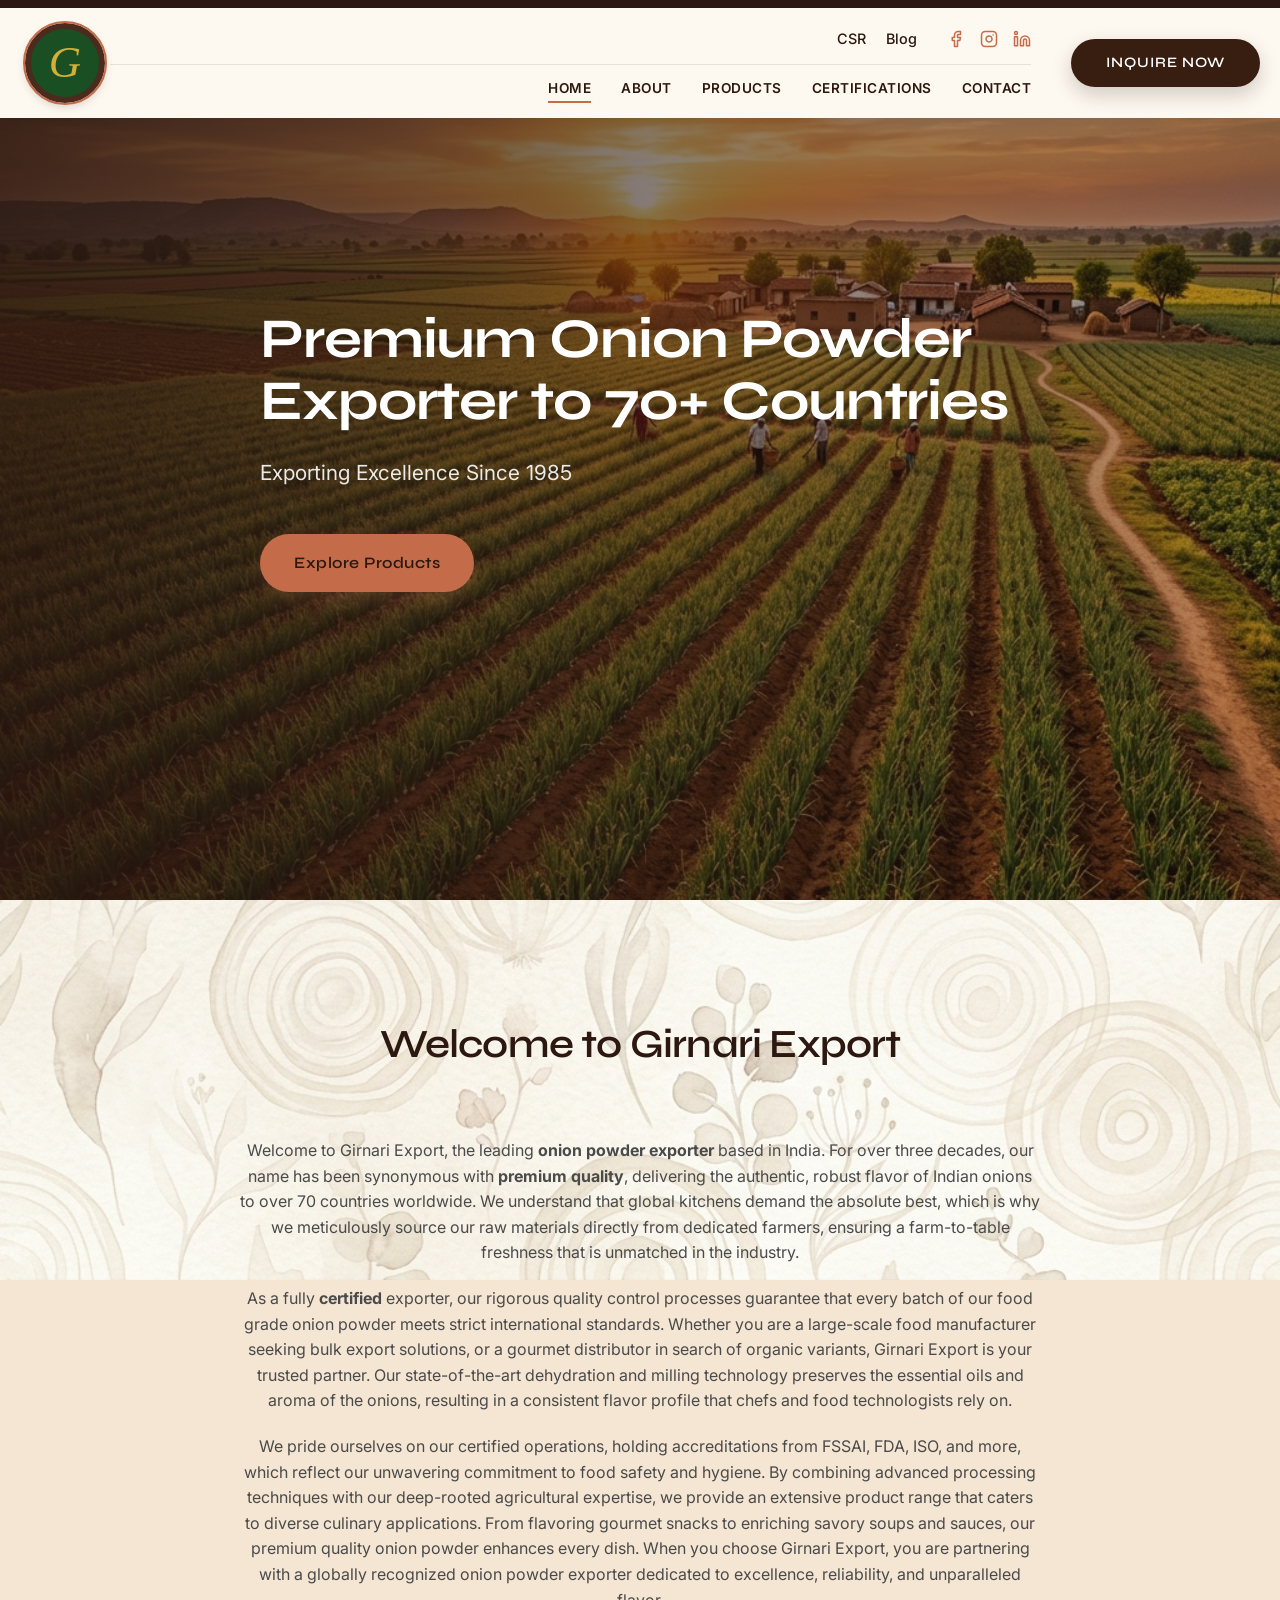
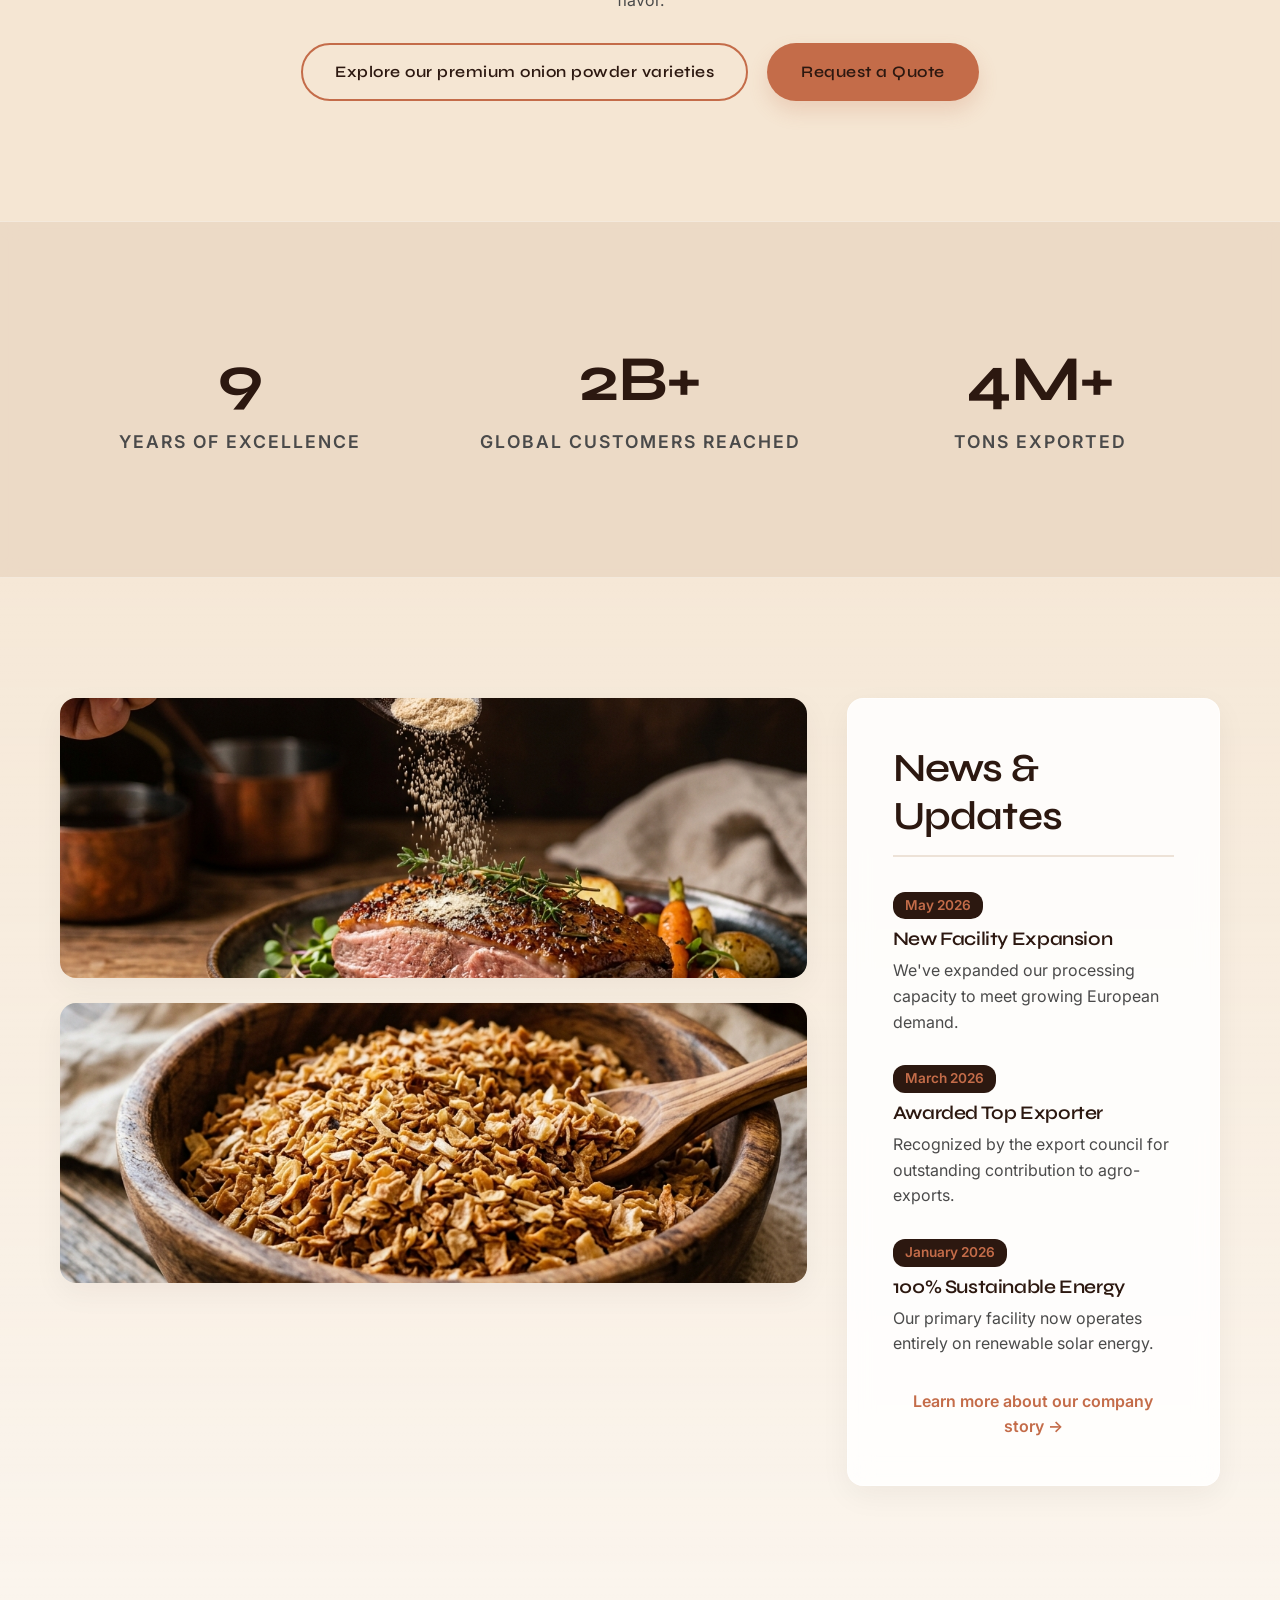
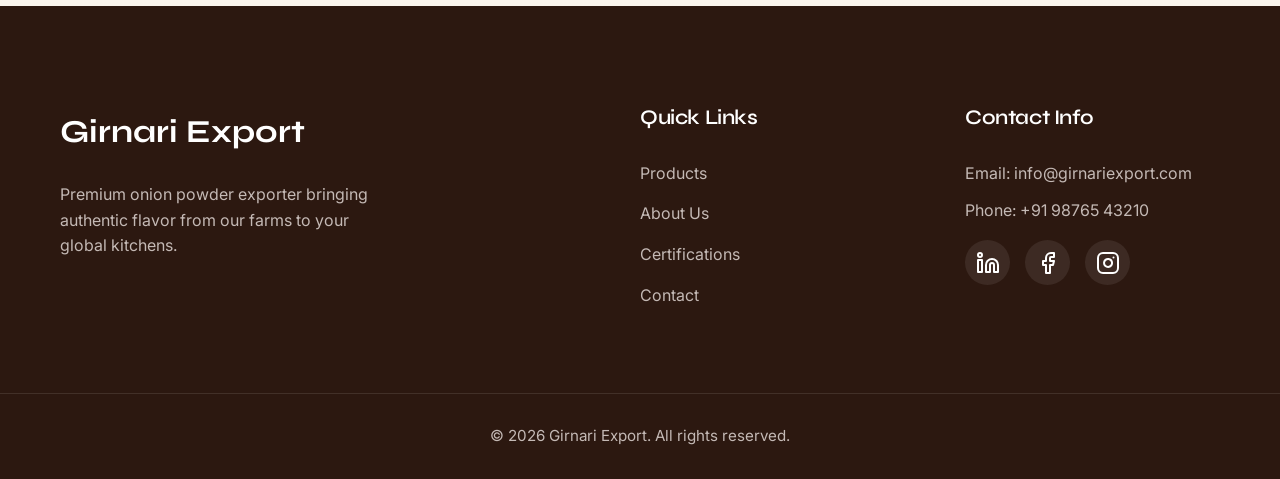
==== commit c0499659: "Redesign header and implement premium theme Complete redesign of the site with a premium, elegant ae" ====
--- a/index.html
+++ b/index.html
@@ -77,26 +77,48 @@
             .then(svg => document.getElementById('svg-sprite-container').innerHTML = svg);
     </script>
 
-    <!-- Navigation Bar -->
+        <!-- Navigation Bar -->
     <header class="site-header" id="header">
         <div class="container nav-container">
-            <a href="index.html" class="logo">
-                <span class="logo-accent">Girnari</span> Export
+            <!-- Left: Logo Badge -->
+            <a href="index.html" class="logo-badge-container" aria-label="Home">
+                <div class="logo-badge">
+                    <span class="logo-letter">G</span>
+                </div>
             </a>
-            <nav class="main-nav" id="main-nav">
-                <ul class="nav-links">
-                    <li><a href="index.html">Home</a></li>
-                    <li><a href="products.html">Products</a></li>
-                    <li><a href="about.html">About</a></li>
-                    <li><a href="certifications.html">Certifications</a></li>
-                    <li><a href="contact.html" class="btn btn-outline">Get Quote</a></li>
-                </ul>
-            </nav>
-            <button class="menu-toggle" id="menu-toggle" aria-label="Toggle Menu">
-                <svg width="24" height="24"><use href="#icon-menu"></use></svg>
-            </button>
-        </div>
-        <div class="header-accent-line"></div>
+            
+            <!-- Center/Right: Two tiers -->
+            <div class="nav-content">
+                <div class="nav-top">
+                    <ul class="secondary-links">
+                        <li><a href="#">CSR</a></li>
+                        <li><a href="#">Blog</a></li>
+                    </ul>
+                    <div class="social-links-nav">
+                        <a href="#" aria-label="Facebook"><svg><use href="#icon-facebook"></use></svg></a>
+                        <a href="#" aria-label="Instagram"><svg><use href="#icon-instagram"></use></svg></a>
+                        <a href="#" aria-label="LinkedIn"><svg><use href="#icon-linkedin"></use></svg></a>
+                    </div>
+                </div>
+                <nav class="main-nav" id="main-nav">
+                    <ul class="nav-links">
+                        <li><a href="index.html">HOME</a></li>
+                        <li><a href="about.html">ABOUT</a></li>
+                        <li><a href="products.html">PRODUCTS</a></li>
+                        <li><a href="certifications.html">CERTIFICATIONS</a></li>
+                        <li><a href="contact.html">CONTACT</a></li>
+                    </ul>
+                </nav>
+            </div>
+
+            <!-- Far Right: Button -->
+            <div class="nav-action">
+                <a href="contact.html" class="btn nav-btn">INQUIRE NOW</a>
+                <button class="menu-toggle" id="menu-toggle" aria-label="Toggle Menu">
+                    <svg width="24" height="24"><use href="#icon-menu"></use></svg>
+                </button>
+            </div>
+        </div>
     </header>
 
     <!-- Hero Section -->
--- a/css/styles.css
+++ b/css/styles.css
@@ -1,25 +1,29 @@
 /* ==========================================================================
-   CSS Variables
+   CSS Variables - Premium Theme
    ========================================================================== */
 :root {
     --color-primary-bg: #F5E6D3; /* Cream */
     --color-secondary-bg: #E8D4C0; /* Beige */
-    --color-accent: #39FF14; /* Neon Green */
-    --color-accent-hover: #2ee610; 
+    --color-accent: #C46C49; /* Elegant Terracotta */
+    --color-accent-hover: #A35738; 
     --color-heading: #2C1810; /* Dark Brown */
     --color-text: #4A4A4A; /* Dark Gray for body */
     --color-white: #ffffff;
-    --color-light: #fbf8f4;
+    --color-light: rgba(255, 255, 255, 0.4); /* Transparent light for premium feel */
     
     --font-heading: 'Syne', sans-serif;
     --font-body: 'Inter', sans-serif;
     
-    --transition: all 0.3s ease;
-    --shadow-sm: 0 4px 6px rgba(0,0,0,0.05);
-    --shadow-md: 0 10px 20px rgba(0,0,0,0.08);
-    --shadow-accent: 0 10px 30px rgba(57, 255, 20, 0.2);
-    --radius-md: 12px;
-    --radius-lg: 20px;
+    --transition: all 0.4s cubic-bezier(0.165, 0.84, 0.44, 1);
+    
+    /* Softer, larger shadows for a premium layered look */
+    --shadow-sm: 0 10px 30px rgba(44, 24, 16, 0.05);
+    --shadow-md: 0 20px 40px rgba(44, 24, 16, 0.08);
+    --shadow-accent: 0 15px 35px rgba(196, 108, 73, 0.25);
+    
+    /* More pronounced rounded corners */
+    --radius-md: 16px;
+    --radius-lg: 32px;
 }
 
 /* ==========================================================================
@@ -40,15 +44,35 @@
     font-family: var(--font-body);
     color: var(--color-text);
     background-color: var(--color-primary-bg);
+    /* Premium Onion/Botanical Background */
+    background-image: url('../images/premium_bg.png');
+    background-repeat: no-repeat;
+    background-position: center top;
+    background-size: cover;
+    background-attachment: fixed;
     line-height: 1.6;
     overflow-x: hidden;
 }
 
+/* Add a subtle overlay so text remains highly readable over the background */
+body::before {
+    content: '';
+    position: fixed;
+    top: 0;
+    left: 0;
+    width: 100%;
+    height: 100%;
+    background-color: rgba(245, 230, 211, 0.4); /* subtle cream overlay */
+    z-index: -1;
+    pointer-events: none;
+}
+
 h1, h2, h3, h4, h5, h6 {
     font-family: var(--font-heading);
     color: var(--color-heading);
     margin-bottom: 1rem;
     line-height: 1.2;
+    letter-spacing: -0.02em;
 }
 
 h1 { font-size: 3.5rem; font-weight: 700; }
@@ -79,10 +103,16 @@
 }
 
 .section {
-    padding: 100px 0;
-}
-
-.bg-light { background-color: var(--color-light); }
+    padding: 120px 0;
+    position: relative;
+    z-index: 1;
+}
+
+.bg-light { 
+    /* Glassy gradient effect for alternate sections */
+    background: linear-gradient(180deg, rgba(255,255,255,0.1) 0%, rgba(255,255,255,0.6) 100%);
+}
+
 .text-center { text-align: center; }
 .mt-2 { margin-top: 1rem; }
 .mt-4 { margin-top: 2rem; }
@@ -92,51 +122,39 @@
    ========================================================================== */
 .btn {
     display: inline-block;
-    padding: 12px 28px;
-    border-radius: 30px;
-    font-weight: 500;
+    padding: 14px 32px;
+    border-radius: 40px;
+    font-weight: 600;
     font-family: var(--font-heading);
     cursor: pointer;
     text-align: center;
     border: 2px solid transparent;
+    transition: var(--transition);
+    letter-spacing: 0.5px;
 }
 
 .btn-primary {
     background-color: var(--color-accent);
     color: var(--color-heading);
-    box-shadow: 0 4px 15px rgba(57, 255, 20, 0.3);
+    box-shadow: 0 10px 20px rgba(196, 108, 73, 0.2);
 }
 
 .btn-primary:hover {
     background-color: var(--color-accent-hover);
-    transform: translateY(-2px);
+    transform: translateY(-3px);
     box-shadow: var(--shadow-accent);
 }
 
 .btn-outline {
     border-color: var(--color-accent);
     color: var(--color-heading);
+    background: transparent;
 }
 
 .btn-outline:hover {
     background-color: var(--color-accent);
     color: var(--color-heading);
-    box-shadow: 0 4px 15px rgba(57, 255, 20, 0.3);
-}
-
-.btn-outline-light {
-    border-color: var(--color-heading);
-    color: var(--color-heading);
-}
-
-.btn-outline-light:hover {
-    background-color: var(--color-heading);
-    color: var(--color-white);
-}
-
-.btn-block {
-    display: block;
-    width: 100%;
+    box-shadow: 0 10px 20px rgba(196, 108, 73, 0.2);
 }
 
 /* ==========================================================================
@@ -147,14 +165,15 @@
     top: 0;
     left: 0;
     width: 100%;
-    background-color: rgba(245, 230, 211, 0.95);
-    backdrop-filter: blur(10px);
+    background-color: #FDF8F0; /* Solid cream matching image */
     z-index: 1000;
     transition: var(--transition);
+    border-top: 8px solid #2C1810; /* Dark top bar from image */
+    box-shadow: 0 4px 12px rgba(0,0,0,0.05);
 }
 
 .site-header.scrolled {
-    background-color: rgba(255, 255, 255, 0.98);
+    background-color: #FDF8F0;
     box-shadow: var(--shadow-sm);
 }
 
@@ -162,40 +181,111 @@
     display: flex;
     justify-content: space-between;
     align-items: center;
+    padding: 10px 20px;
+    max-width: 1400px;
+    margin: 0 auto;
+}
+
+/* Logo imitating the round badge */
+.logo-badge-container {
+    flex-shrink: 0;
+}
+
+.logo-badge {
+    width: 80px;
     height: 80px;
-}
-
-.logo {
-    font-family: var(--font-heading);
-    font-size: 1.5rem;
-    font-weight: 700;
-    color: var(--color-heading);
+    background-color: #1a4f23; /* Dark green inner */
+    border-radius: 50%;
+    border: 6px solid #4A2B1D; /* Thick dark brown outer border */
+    outline: 2px solid #C46C49; /* Gold outline */
     display: flex;
     align-items: center;
-}
-
-.logo-accent {
-    color: var(--color-accent);
-    margin-right: 5px;
-    text-shadow: 0 0 1px rgba(0,0,0,0.5); /* contrast if needed */
-}
-
-.nav-links {
+    justify-content: center;
+    box-shadow: 0 4px 10px rgba(0,0,0,0.15);
+    margin: 5px;
+}
+
+.logo-letter {
+    font-family: 'Times New Roman', serif;
+    font-size: 2.8rem;
+    color: #D4AF37; /* Gold cursive letter */
+    font-style: italic;
+    font-weight: 400;
+}
+
+.nav-content {
+    flex-grow: 1;
+    display: flex;
+    flex-direction: column;
+    align-items: flex-end;
+    padding-right: 40px;
+}
+
+.nav-top {
     display: flex;
     align-items: center;
     gap: 30px;
-}
-
-.nav-links a:not(.btn) {
+    margin-bottom: 12px;
+}
+
+.secondary-links {
+    display: flex;
+    gap: 20px;
+    list-style: none;
+}
+
+.secondary-links a {
+    font-size: 0.9rem;
+    color: var(--color-heading);
     font-weight: 500;
-    color: var(--color-heading);
+}
+
+.social-links-nav {
+    display: flex;
+    gap: 15px;
+}
+
+.social-links-nav a {
+    color: #C46C49; /* Matching social icons color */
+    display: flex;
+    align-items: center;
+}
+
+.social-links-nav svg {
+    width: 18px;
+    height: 18px;
+    fill: currentColor;
+}
+
+.main-nav {
+    width: 100%;
+    display: flex;
+    justify-content: flex-end;
+    border-top: 1px solid rgba(44, 24, 16, 0.1); /* Thin divider */
+    padding-top: 10px;
+}
+
+.nav-links {
+    display: flex;
+    align-items: center;
+    gap: 30px;
+    list-style: none;
+}
+
+.nav-links a {
+    font-size: 0.85rem;
+    font-weight: 600;
+    color: var(--color-heading);
+    text-transform: uppercase;
+    letter-spacing: 0.5px;
     position: relative;
-}
-
-.nav-links a:not(.btn)::after {
+    padding: 5px 0;
+}
+
+.nav-links a::after {
     content: '';
     position: absolute;
-    bottom: -5px;
+    bottom: -2px;
     left: 0;
     width: 0;
     height: 2px;
@@ -203,9 +293,33 @@
     transition: var(--transition);
 }
 
-.nav-links a:not(.btn):hover::after,
+.nav-links a:hover::after,
 .nav-links a.active::after {
     width: 100%;
+}
+
+.nav-action {
+    flex-shrink: 0;
+}
+
+.nav-btn {
+    background-color: #381d11; /* Darker brown */
+    color: var(--color-white);
+    padding: 12px 35px;
+    border-radius: 40px;
+    font-size: 0.9rem;
+    letter-spacing: 1px;
+    font-weight: 600;
+    text-transform: uppercase;
+    box-shadow: 0 8px 20px rgba(44, 24, 16, 0.2);
+    border: none;
+}
+
+.nav-btn:hover {
+    background-color: #26130b;
+    color: var(--color-white);
+    transform: translateY(-2px);
+    box-shadow: 0 10px 25px rgba(44, 24, 16, 0.3);
 }
 
 .menu-toggle {
@@ -217,14 +331,8 @@
 }
 
 .menu-toggle svg {
-    width: 24px;
-    height: 24px;
-}
-
-.header-accent-line {
-    height: 3px;
-    width: 100%;
-    background: linear-gradient(90deg, var(--color-primary-bg) 0%, var(--color-accent) 50%, var(--color-primary-bg) 100%);
+    width: 28px;
+    height: 28px;
 }
 
 /* ==========================================================================
@@ -233,7 +341,7 @@
 .hero {
     position: relative;
     height: 100vh;
-    min-height: 600px;
+    min-height: 700px;
     display: flex;
     align-items: center;
     justify-content: center;
@@ -262,7 +370,7 @@
     left: 0;
     width: 100%;
     height: 100%;
-    background: linear-gradient(to right, rgba(44, 24, 16, 0.8) 0%, rgba(44, 24, 16, 0.4) 100%);
+    background: linear-gradient(to right, rgba(44, 24, 16, 0.85) 0%, rgba(44, 24, 16, 0.3) 100%);
     z-index: 2;
 }
 
@@ -271,26 +379,48 @@
     z-index: 3;
     text-align: left;
     max-width: 800px;
-    margin: 0; /* Left align within container */
+    margin: 0; 
 }
 
 .hero-content h1 {
     color: var(--color-white);
-    margin-bottom: 20px;
+    margin-bottom: 25px;
+    line-height: 1.1;
 }
 
 .hero-content p {
-    color: var(--color-light);
-    font-size: 1.25rem;
-    margin-bottom: 40px;
+    color: rgba(255,255,255,0.9);
+    font-size: 1.3rem;
+    margin-bottom: 45px;
+    font-weight: 400;
+}
+
+/* ==========================================================================
+   Cards (Glassmorphism & Premium feel)
+   ========================================================================== */
+.product-card, .strength-card, .news-box, .contact-form-wrapper {
+    background: rgba(255, 255, 255, 0.85);
+    backdrop-filter: blur(12px);
+    -webkit-backdrop-filter: blur(12px);
+    border: 1px solid rgba(255, 255, 255, 0.6);
+    border-radius: var(--radius-md);
+    box-shadow: var(--shadow-sm);
+    transition: var(--transition);
+}
+
+.product-card:hover, .strength-card:hover {
+    transform: translateY(-10px);
+    box-shadow: var(--shadow-md);
+    background: rgba(255, 255, 255, 0.95);
+    border-color: rgba(255, 255, 255, 0.9);
 }
 
 /* ==========================================================================
    Products Section
    ========================================================================== */
 .section-header {
-    margin-bottom: 60px;
-    max-width: 600px;
+    margin-bottom: 70px;
+    max-width: 650px;
     margin-left: auto;
     margin-right: auto;
 }
@@ -298,62 +428,60 @@
 .product-grid {
     display: grid;
     grid-template-columns: repeat(3, 1fr);
-    gap: 30px;
+    gap: 40px;
 }
 
 .product-card {
-    background: var(--color-white);
-    border-radius: var(--radius-md);
     overflow: hidden;
-    box-shadow: var(--shadow-sm);
-    transition: var(--transition);
-    height: 100%;
     display: flex;
     flex-direction: column;
 }
 
-.product-card:hover {
-    transform: translateY(-10px);
-    box-shadow: var(--shadow-accent);
-}
-
 .card-image {
-    height: 250px;
+    height: 280px;
     overflow: hidden;
+    position: relative;
+}
+
+.card-image::after {
+    content: '';
+    position: absolute;
+    bottom: 0; left: 0; right: 0; height: 30%;
+    background: linear-gradient(to top, rgba(255,255,255,0.85), transparent);
 }
 
 .card-image img {
     width: 100%;
     height: 100%;
     object-fit: cover;
-    transition: transform 0.5s ease;
+    transition: transform 0.8s cubic-bezier(0.165, 0.84, 0.44, 1);
 }
 
 .product-card:hover .card-image img {
-    transform: scale(1.05);
+    transform: scale(1.08);
 }
 
 .card-content {
-    padding: 30px;
+    padding: 35px;
     flex-grow: 1;
     display: flex;
     flex-direction: column;
 }
 
-.card-content h3 {
+.card-content h2, .card-content h3 {
     margin-bottom: 15px;
-}
-
-.card-content p {
-    flex-grow: 1;
+    font-size: 1.4rem;
 }
 
 /* ==========================================================================
    Stats Section
    ========================================================================== */
 .stats-section {
-    background-color: var(--color-secondary-bg);
+    background: rgba(232, 212, 192, 0.7);
+    backdrop-filter: blur(10px);
     position: relative;
+    border-top: 1px solid rgba(255,255,255,0.4);
+    border-bottom: 1px solid rgba(255,255,255,0.4);
 }
 
 .stats-grid {
@@ -363,27 +491,17 @@
     text-align: center;
 }
 
-.stat-item h3 {
-    font-size: 4rem;
-    color: var(--color-heading);
-    margin-bottom: 10px;
-    display: flex;
-    justify-content: center;
-    align-items: baseline;
+.stat-item h2 {
+    color: var(--color-heading);
+    font-weight: 700;
 }
 
 .stat-item p {
     font-size: 1.1rem;
-    font-weight: 500;
+    font-weight: 600;
     text-transform: uppercase;
-    letter-spacing: 1px;
-}
-
-.stats-cta {
-    display: flex;
-    justify-content: center;
-    gap: 20px;
-    margin-top: 50px;
+    letter-spacing: 2px;
+    color: var(--color-text);
 }
 
 /* ==========================================================================
@@ -393,24 +511,28 @@
     display: flex;
     flex-wrap: wrap;
     justify-content: center;
-    gap: 20px;
-    margin-top: 40px;
+    gap: 25px;
+    margin-top: 50px;
 }
 
 .cert-badge {
-    background: var(--color-white);
-    padding: 15px 30px;
+    background: rgba(255, 255, 255, 0.9);
+    padding: 18px 35px;
     border-radius: var(--radius-lg);
     font-weight: 600;
+    font-family: var(--font-heading);
     color: var(--color-heading);
     box-shadow: var(--shadow-sm);
     border-bottom: 3px solid var(--color-accent);
     transition: var(--transition);
+    border: 1px solid rgba(255,255,255,0.5);
+    border-bottom-width: 3px;
 }
 
 .cert-badge:hover {
-    transform: translateY(-3px);
+    transform: translateY(-5px);
     box-shadow: var(--shadow-md);
+    background: var(--color-white);
 }
 
 /* ==========================================================================
@@ -419,40 +541,30 @@
 .strengths-grid {
     display: grid;
     grid-template-columns: repeat(3, 1fr);
-    gap: 30px;
+    gap: 35px;
 }
 
 .strength-card {
-    background: var(--color-white);
-    padding: 40px 30px;
-    border-radius: var(--radius-md);
+    padding: 45px 35px;
     text-align: center;
-    box-shadow: var(--shadow-sm);
-    transition: var(--transition);
-    border-top: 4px solid transparent;
-}
-
-.strength-card:hover {
-    border-top-color: var(--color-accent);
-    box-shadow: var(--shadow-md);
-    transform: translateY(-5px);
 }
 
 .strength-card .icon-wrap {
-    width: 60px;
-    height: 60px;
-    margin: 0 auto 20px;
+    width: 70px;
+    height: 70px;
+    margin: 0 auto 25px;
     background: var(--color-primary-bg);
     border-radius: 50%;
     display: flex;
     align-items: center;
     justify-content: center;
     color: var(--color-heading);
+    box-shadow: inset 0 2px 5px rgba(0,0,0,0.05);
 }
 
 .strength-card .icon-wrap svg {
-    width: 30px;
-    height: 30px;
+    width: 32px;
+    height: 32px;
 }
 
 /* ==========================================================================
@@ -466,21 +578,22 @@
 
 .gallery-column {
     display: grid;
-    grid-template-rows: repeat(2, 250px);
-    gap: 20px;
+    grid-template-rows: repeat(2, 280px);
+    gap: 25px;
 }
 
 .gallery-item {
     position: relative;
     border-radius: var(--radius-md);
     overflow: hidden;
+    box-shadow: var(--shadow-sm);
 }
 
 .gallery-item img {
     width: 100%;
     height: 100%;
     object-fit: cover;
-    transition: transform 0.6s ease;
+    transition: transform 0.8s cubic-bezier(0.165, 0.84, 0.44, 1);
 }
 
 .gallery-overlay {
@@ -488,17 +601,18 @@
     bottom: 0;
     left: 0;
     width: 100%;
-    padding: 30px;
-    background: linear-gradient(to top, rgba(44, 24, 16, 0.9), transparent);
+    padding: 40px 30px 30px;
+    background: linear-gradient(to top, rgba(44, 24, 16, 0.95), transparent);
     color: var(--color-white);
     opacity: 0;
     transform: translateY(20px);
     transition: var(--transition);
 }
 
-.gallery-overlay h4 {
+.gallery-overlay h3 {
     color: var(--color-white);
     margin-bottom: 5px;
+    font-size: 1.5rem;
 }
 
 .gallery-item:hover img {
@@ -511,25 +625,18 @@
 }
 
 .news-box {
-    background: var(--color-white);
-    padding: 40px;
-    border-radius: var(--radius-md);
-    box-shadow: var(--shadow-sm);
+    padding: 45px;
     height: 100%;
 }
 
-.news-box h3 {
+.news-box h2 {
+    margin-bottom: 35px;
+    padding-bottom: 15px;
+    border-bottom: 2px solid rgba(220, 200, 180, 0.5);
+}
+
+.news-list li {
     margin-bottom: 30px;
-    padding-bottom: 15px;
-    border-bottom: 2px solid var(--color-primary-bg);
-}
-
-.news-list li {
-    margin-bottom: 25px;
-}
-
-.news-list li:last-child {
-    margin-bottom: 0;
 }
 
 .news-list .date {
@@ -537,15 +644,15 @@
     font-size: 0.85rem;
     font-weight: 600;
     color: var(--color-accent);
-    margin-bottom: 5px;
+    margin-bottom: 8px;
     background: var(--color-heading);
-    padding: 2px 10px;
+    padding: 3px 12px;
     border-radius: 12px;
 }
 
-.news-list h4 {
-    font-size: 1.1rem;
-    margin-bottom: 5px;
+.news-list h3 {
+    font-size: 1.2rem;
+    margin-bottom: 8px;
 }
 
 /* ==========================================================================
@@ -554,16 +661,8 @@
 .team-layout {
     display: grid;
     grid-template-columns: 1fr 1fr;
-    gap: 60px;
+    gap: 70px;
     align-items: center;
-}
-
-.team-content h2 {
-    margin-bottom: 20px;
-}
-
-.team-content p {
-    margin-bottom: 20px;
 }
 
 .team-image img {
@@ -576,8 +675,12 @@
    ========================================================================== */
 .facility-section {
     position: relative;
-    padding: 120px 0;
+    padding: 150px 0;
     text-align: center;
+    border-radius: var(--radius-lg);
+    margin: 50px 20px;
+    overflow: hidden;
+    box-shadow: var(--shadow-md);
 }
 
 .facility-bg {
@@ -601,7 +704,8 @@
     left: 0;
     width: 100%;
     height: 100%;
-    background: rgba(44, 24, 16, 0.75);
+    background: rgba(44, 24, 16, 0.6);
+    backdrop-filter: blur(3px);
     z-index: 2;
 }
 
@@ -613,59 +717,52 @@
 
 .facility-content h2 {
     color: var(--color-white);
+    font-size: 3rem;
 }
 
 /* ==========================================================================
    Contact Section
    ========================================================================== */
 .contact-form-wrapper {
-    max-width: 700px;
+    max-width: 750px;
     margin: 0 auto;
-    background: var(--color-white);
-    padding: 50px;
-    border-radius: var(--radius-lg);
-    box-shadow: var(--shadow-md);
+    padding: 60px;
 }
 
 .form-group {
-    margin-bottom: 25px;
+    margin-bottom: 30px;
 }
 
 .form-group label {
     display: block;
-    margin-bottom: 8px;
-    font-weight: 500;
+    margin-bottom: 10px;
+    font-weight: 600;
     color: var(--color-heading);
 }
 
 .form-group input,
 .form-group textarea {
     width: 100%;
-    padding: 15px;
-    border: 1px solid #ddd;
-    border-radius: 8px;
+    padding: 18px;
+    border: 1px solid rgba(200, 180, 160, 0.5);
+    border-radius: 12px;
     font-family: var(--font-body);
     font-size: 1rem;
     transition: var(--transition);
-    background-color: var(--color-light);
+    background-color: rgba(255, 255, 255, 0.5);
 }
 
 .form-group input:focus,
 .form-group textarea:focus {
     outline: none;
     border-color: var(--color-accent);
-    box-shadow: 0 0 0 3px rgba(57, 255, 20, 0.1);
+    background-color: var(--color-white);
+    box-shadow: 0 0 0 4px rgba(196, 108, 73, 0.1);
 }
 
 .form-group textarea {
-    height: 150px;
+    height: 160px;
     resize: vertical;
-}
-
-.form-status {
-    margin-top: 15px;
-    text-align: center;
-    font-weight: 500;
 }
 
 /* ==========================================================================
@@ -674,52 +771,54 @@
 .site-footer {
     background-color: var(--color-heading);
     color: var(--color-white);
-    padding: 80px 0 20px;
+    padding: 100px 0 30px;
+    position: relative;
+    z-index: 2;
 }
 
 .footer-grid {
     display: grid;
     grid-template-columns: 2fr 1fr 1fr;
-    gap: 60px;
-    margin-bottom: 60px;
+    gap: 70px;
+    margin-bottom: 70px;
 }
 
 .footer-logo {
     font-family: var(--font-heading);
-    font-size: 1.8rem;
+    font-size: 2rem;
     font-weight: 700;
     color: var(--color-white);
-    margin-bottom: 20px;
+    margin-bottom: 25px;
     display: inline-block;
 }
 
 .brand-col p {
-    color: #b0a8a5;
-    max-width: 300px;
+    color: #c4b9b5;
+    max-width: 320px;
 }
 
 .footer-col h3 {
     color: var(--color-white);
-    margin-bottom: 25px;
-    font-size: 1.2rem;
+    margin-bottom: 30px;
+    font-size: 1.3rem;
 }
 
 .links-col ul li {
-    margin-bottom: 12px;
+    margin-bottom: 15px;
 }
 
 .links-col a {
-    color: #b0a8a5;
+    color: #c4b9b5;
 }
 
 .links-col a:hover {
     color: var(--color-accent);
-    padding-left: 5px;
+    padding-left: 8px;
 }
 
 .contact-col p {
-    color: #b0a8a5;
-    margin-bottom: 10px;
+    color: #c4b9b5;
+    margin-bottom: 12px;
 }
 
 .social-links {
@@ -731,29 +830,25 @@
     display: flex;
     align-items: center;
     justify-content: center;
-    width: 40px;
-    height: 40px;
-    background: rgba(255,255,255,0.1);
+    width: 45px;
+    height: 45px;
+    background: rgba(255,255,255,0.08);
     border-radius: 50%;
     color: var(--color-white);
+    transition: var(--transition);
 }
 
 .social-links a:hover {
     background: var(--color-accent);
     color: var(--color-heading);
-    transform: translateY(-3px);
-}
-
-.social-links svg {
-    width: 20px;
-    height: 20px;
+    transform: translateY(-4px);
 }
 
 .footer-bottom {
     border-top: 1px solid rgba(255,255,255,0.1);
-    padding-top: 20px;
-    color: #b0a8a5;
-    font-size: 0.9rem;
+    padding-top: 30px;
+    color: #c4b9b5;
+    font-size: 0.95rem;
 }
 
 /* ==========================================================================
@@ -761,8 +856,8 @@
    ========================================================================== */
 .fade-in-up {
     opacity: 0;
-    transform: translateY(30px);
-    transition: opacity 0.8s ease, transform 0.8s ease;
+    transform: translateY(40px);
+    transition: opacity 1s cubic-bezier(0.165, 0.84, 0.44, 1), transform 1s cubic-bezier(0.165, 0.84, 0.44, 1);
 }
 
 .fade-in-up.visible {
@@ -770,18 +865,18 @@
     transform: translateY(0);
 }
 
-.delay-1 { transition-delay: 0.1s; }
-.delay-2 { transition-delay: 0.2s; }
-.delay-3 { transition-delay: 0.3s; }
-.delay-4 { transition-delay: 0.4s; }
-.delay-5 { transition-delay: 0.5s; }
+.delay-1 { transition-delay: 0.15s; }
+.delay-2 { transition-delay: 0.3s; }
+.delay-3 { transition-delay: 0.45s; }
+.delay-4 { transition-delay: 0.6s; }
+.delay-5 { transition-delay: 0.75s; }
 
 .scroll-to-top {
     position: fixed;
-    bottom: 30px;
-    right: 30px;
-    width: 50px;
-    height: 50px;
+    bottom: 40px;
+    right: 40px;
+    width: 55px;
+    height: 55px;
     background-color: var(--color-heading);
     color: var(--color-white);
     border: none;
@@ -805,10 +900,5 @@
 .scroll-to-top:hover {
     background-color: var(--color-accent);
     color: var(--color-heading);
-    transform: translateY(-5px);
-}
-
-.scroll-to-top svg {
-    width: 24px;
-    height: 24px;
-}
+    transform: translateY(-6px);
+}
